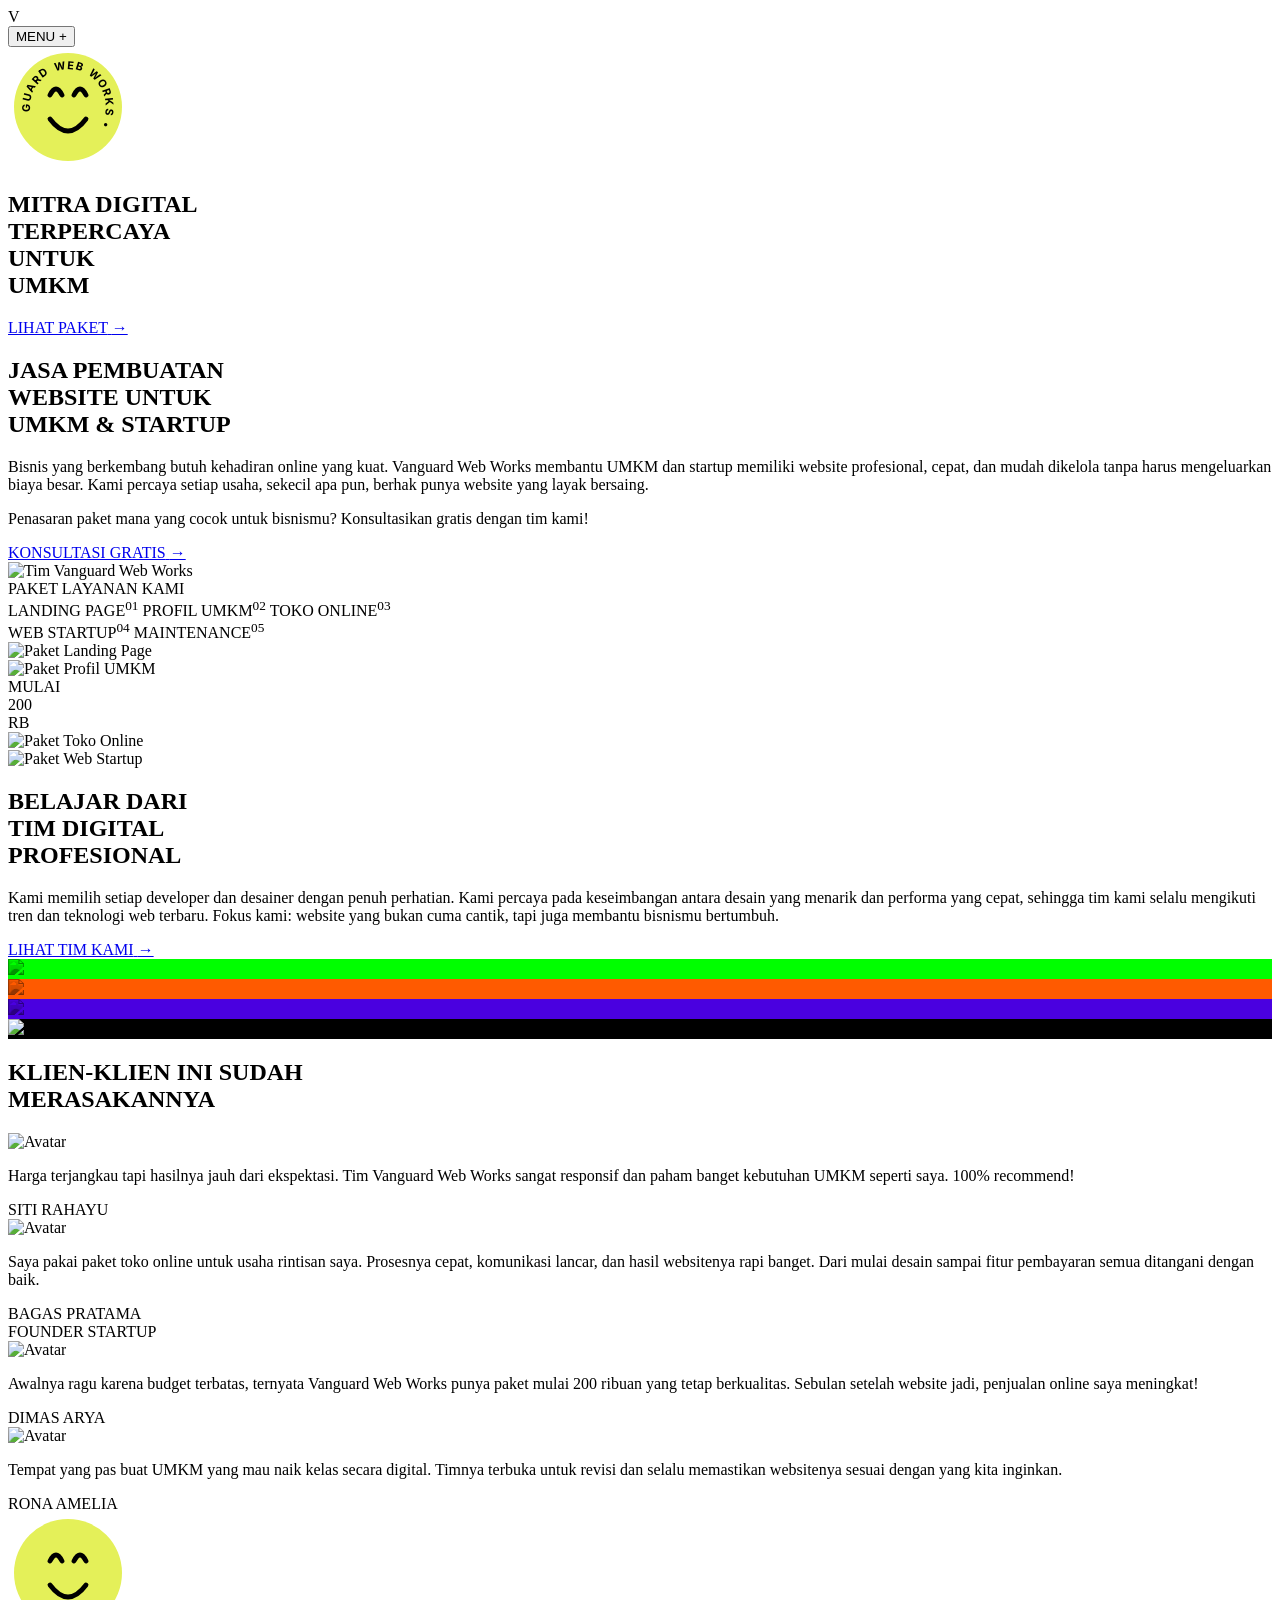
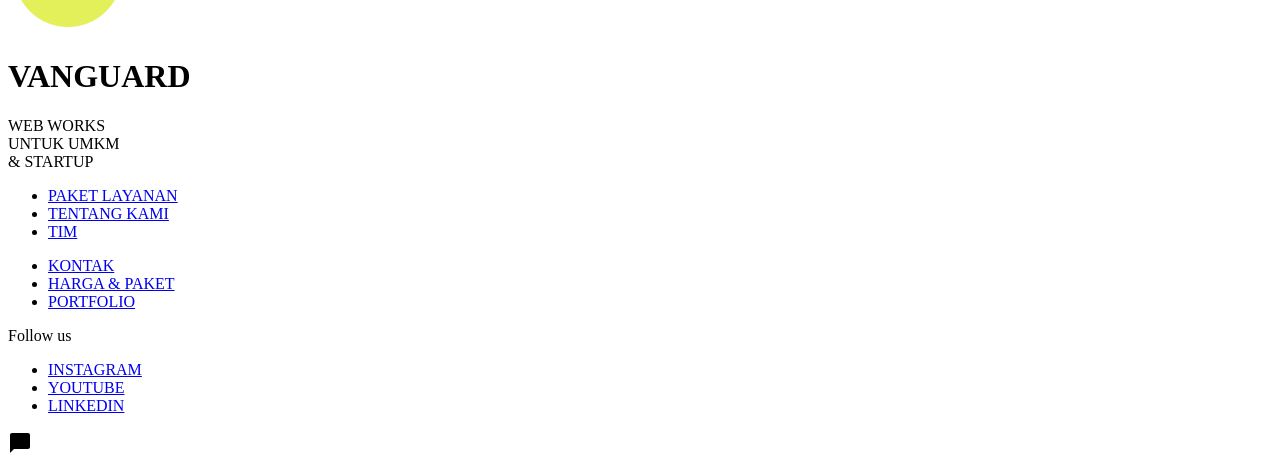
==== index.html @ 22738de6 "index.html" ====
<!DOCTYPE html>
<html lang="id">
<head>
  <meta charset="UTF-8">
  <meta name="viewport" content="width=device-width, initial-scale=1.0">
  <title>Vanguard Web Works</title>
  <link rel="preconnect" href="https://fonts.googleapis.com">
  <link rel="preconnect" href="https://fonts.gstatic.com" crossorigin>
  <link href="https://fonts.googleapis.com/css2?family=Anton&family=Inter:wght@400;500;600;700&display=swap" rel="stylesheet">
  <link rel="stylesheet" href="style.css">
</head>
<body>

  <!-- NAVIGATION -->
  <nav class="nav">
    <div class="logo">
      <span class="r-mark">V</span>
    </div>
    <button class="menu-btn">MENU +</button>
  </nav>

  <!-- HERO SECTION -->
  <section class="hero dark-bg">
    <div class="container relative">
      <!-- Spinning Badge -->
      <div class="badge-spin">
        <svg viewBox="0 0 100 100" width="120" height="120">
          <circle cx="50" cy="50" r="45" fill="#E4F059" />
          <path d="M 35 40 Q 40 30 45 40 M 65 40 Q 60 30 55 40 M 35 60 Q 50 80 65 60" stroke="#000" stroke-width="4" fill="none" stroke-linecap="round"/>
          <text x="50" y="50" font-size="9" text-anchor="middle" dominant-baseline="central" fill="#000" style="font-family: 'Inter'; font-weight: bold; letter-spacing: 2px;">
            <textPath href="#circlePath">VANGUARD WEB WORKS • </textPath>
          </text>
          <defs>
            <path id="circlePath" d="M 50, 50 m -35, 0 a 35,35 0 1,1 70,0 a 35,35 0 1,1 -70,0" />
          </defs>
        </svg>
      </div>

      <h1 class="hero-title">
    MITRA DIGITAL<br>
    TERPERCAYA<br>
    UNTUK<br>
    <span class="outline-text">UMKM</span>
</h1>
      
      <a href="#" class="btn btn-pill btn-orange mt-4">
        <span class="btn-text">LIHAT PAKET</span>
        <span class="btn-icon">→</span>
      </a>
    </div>
  </section>

  <!-- ABOUT SECTION -->
  <section class="about light-bg">
    <div class="container grid-2">
      <div class="about-content">
        <h2 class="section-title">
          JASA PEMBUATAN <span class="badge-inline"></span><br>
          WEBSITE UNTUK<br>
          <span class="outline-text-dark">UMKM & STARTUP</span>
        </h2>
        <p class="body-text">
          Bisnis yang berkembang butuh kehadiran online yang kuat. Vanguard Web Works membantu UMKM dan startup memiliki website profesional, cepat, dan mudah dikelola tanpa harus mengeluarkan biaya besar. Kami percaya setiap usaha, sekecil apa pun, berhak punya website yang layak bersaing.
        </p>
        <p class="body-text">
          Penasaran paket mana yang cocok untuk bisnismu? Konsultasikan gratis dengan tim kami!
        </p>
        <a href="#" class="btn btn-pill btn-dark mt-2">
          <span class="btn-text">KONSULTASI GRATIS</span>
          <span class="btn-icon btn-icon-orange">→</span>
        </a>
      </div>
      <div class="about-image">
        <div class="octagon-mask">
          <!-- Placeholder image matching the team group photo -->
          <img src="https://images.unsplash.com/photo-1522071820081-009f0129c71c?ixlib=rb-4.0.3&auto=format&fit=crop&w=1000&q=80" alt="Tim Vanguard Web Works">
        </div>
      </div>
    </div>
  </section>

  <!-- TRAININGS SECTION -->
  <section class="trainings light-bg">
    <div class="container">
      <div class="eyebrow-center">PAKET LAYANAN KAMI</div>
      <div class="typographic-cluster">
        <span class="word black">LANDING PAGE<sup>01</sup></span>
        <span class="word grey">PROFIL UMKM<sup>02</sup></span>
        <span class="word grey">TOKO ONLINE<sup>03</sup></span><br>
        <span class="word grey">WEB STARTUP<sup>04</sup></span>
        <span class="word grey">MAINTENANCE<sup>05</sup></span>
      </div>
      
      <div class="image-grid mt-4">
        <div class="img-card"><img src="https://images.unsplash.com/photo-1542744173-8e7e53415bb0?ixlib=rb-4.0.3&auto=format&fit=crop&w=600&q=80" alt="Paket Landing Page"></div>
        <div class="img-card"><img src="https://images.unsplash.com/photo-1600132806370-bf17e65e942f?ixlib=rb-4.0.3&auto=format&fit=crop&w=600&q=80" alt="Paket Profil UMKM"></div>
        <div class="img-card date-card">
          <div class="date-badge">MULAI<br><span>200</span><br>RB</div>
          <img src="https://images.unsplash.com/photo-1552664730-d307ca884978?ixlib=rb-4.0.3&auto=format&fit=crop&w=600&q=80" alt="Paket Toko Online">
        </div>
        <div class="img-card"><img src="https://images.unsplash.com/photo-1507003211169-0a1dd7228f2d?ixlib=rb-4.0.3&auto=format&fit=crop&w=600&q=80" alt="Paket Web Startup"></div>
      </div>
    </div>
  </section>

  <!-- TEAM SECTION -->
  <section class="team light-bg pt-0">
    <div class="container grid-2 align-start mb-4">
      <h2 class="section-title massive">BELAJAR DARI<br>TIM DIGITAL<br>PROFESIONAL</h2>
      <div class="team-text">
        <p class="body-text">
          Kami memilih setiap developer dan desainer dengan penuh perhatian. Kami percaya pada keseimbangan antara desain yang menarik dan performa yang cepat, sehingga tim kami selalu mengikuti tren dan teknologi web terbaru. Fokus kami: website yang bukan cuma cantik, tapi juga membantu bisnismu bertumbuh.
        </p>
        <a href="#" class="btn btn-pill btn-dark">
          <span class="btn-text">LIHAT TIM KAMI</span>
          <span class="btn-icon btn-icon-orange">→</span>
        </a>
      </div>
    </div>
    
    <div class="team-grid">
      <div class="team-member" style="background-color: #00FF00;"><img src="https://images.unsplash.com/photo-1500648767791-00dcc994a43e?ixlib=rb-4.0.3&auto=format&fit=crop&w=500&q=80" style="mix-blend-mode: multiply; filter: grayscale(100%);"></div>
      <div class="team-member" style="background-color: #FF5A00;"><img src="https://images.unsplash.com/photo-1519085360753-af0119f7cbe7?ixlib=rb-4.0.3&auto=format&fit=crop&w=500&q=80" style="mix-blend-mode: multiply; filter: grayscale(100%);"></div>
      <div class="team-member" style="background-color: #4A00E0;"><img src="https://images.unsplash.com/photo-1506794778202-cad84cf45f1d?ixlib=rb-4.0.3&auto=format&fit=crop&w=500&q=80" style="mix-blend-mode: multiply; filter: grayscale(100%);"></div>
      <div class="team-member" style="background-color: #000000;"><img src="https://images.unsplash.com/photo-1534528741775-53994a69daeb?ixlib=rb-4.0.3&auto=format&fit=crop&w=500&q=80"></div>
    </div>
  </section>

  <!-- TESTIMONIALS SECTION -->
  <section class="testimonials mesh-bg">
    <div class="container text-center">
      <h2 class="section-title massive mb-5">KLIEN-KLIEN INI SUDAH<br>MERASAKANNYA</h2>
      
      <div class="testimonial-grid">
        <!-- Card 1 -->
        <div class="testi-card">
          <div class="testi-avatar"><img src="https://images.unsplash.com/photo-1494790108377-be9c29b29330?ixlib=rb-4.0.3&w=100&q=80" alt="Avatar"></div>
          <p class="testi-text">Harga terjangkau tapi hasilnya jauh dari ekspektasi. Tim Vanguard Web Works sangat responsif dan paham banget kebutuhan UMKM seperti saya. 100% recommend!</p>
          <div class="testi-author">SITI RAHAYU</div>
        </div>
        <!-- Card 2 -->
        <div class="testi-card">
          <div class="testi-avatar"><img src="https://images.unsplash.com/photo-1438761681033-6461ffad8d80?ixlib=rb-4.0.3&w=100&q=80" alt="Avatar"></div>
          <p class="testi-text">Saya pakai paket toko online untuk usaha rintisan saya. Prosesnya cepat, komunikasi lancar, dan hasil websitenya rapi banget. Dari mulai desain sampai fitur pembayaran semua ditangani dengan baik.</p>
          <div class="testi-author">BAGAS PRATAMA<br><span class="role">FOUNDER STARTUP</span></div>
        </div>
        <!-- Card 3 -->
        <div class="testi-card">
          <div class="testi-avatar"><img src="https://images.unsplash.com/photo-1507003211169-0a1dd7228f2d?ixlib=rb-4.0.3&w=100&q=80" alt="Avatar"></div>
          <p class="testi-text">Awalnya ragu karena budget terbatas, ternyata Vanguard Web Works punya paket mulai 200 ribuan yang tetap berkualitas. Sebulan setelah website jadi, penjualan online saya meningkat!</p>
          <div class="testi-author">DIMAS ARYA</div>
        </div>
        <!-- Card 4 -->
        <div class="testi-card">
          <div class="testi-avatar"><img src="https://images.unsplash.com/photo-1524504388940-b1c1722653e1?ixlib=rb-4.0.3&w=100&q=80" alt="Avatar"></div>
          <p class="testi-text">Tempat yang pas buat UMKM yang mau naik kelas secara digital. Timnya terbuka untuk revisi dan selalu memastikan websitenya sesuai dengan yang kita inginkan.</p>
          <div class="testi-author">RONA AMELIA</div>
        </div>
      </div>
    </div>
  </section>

  <!-- FOOTER -->
  <footer class="footer mesh-bg">
    <div class="container relative">
      <div class="badge-spin badge-footer">
        <!-- Reusing SVG Badge -->
        <svg viewBox="0 0 100 100" width="120" height="120"><circle cx="50" cy="50" r="45" fill="#E4F059" /><path d="M 35 40 Q 40 30 45 40 M 65 40 Q 60 30 55 40 M 35 60 Q 50 80 65 60" stroke="#000" stroke-width="4" fill="none" stroke-linecap="round"/></svg>
      </div>
      <h1 class="footer-title">VANGUARD</h1>
      
      <div class="footer-grid mt-4">
        <div>
          <div class="footer-brand">WEB WORKS<br>UNTUK UMKM<br>& STARTUP</div>
        </div>
        <div>
          <ul class="footer-links">
            <li><a href="#">PAKET LAYANAN</a></li>
            <li><a href="#">TENTANG KAMI</a></li>
            <li><a href="#">TIM</a></li>
          </ul>
        </div>
        <div>
          <ul class="footer-links">
            <li><a href="#">KONTAK</a></li>
            <li><a href="#">HARGA & PAKET</a></li>
            <li><a href="#">PORTFOLIO</a></li>
          </ul>
        </div>
        <div>
          <div class="footer-social-label">Follow us</div>
          <ul class="footer-links">
            <li><a href="#">INSTAGRAM</a></li>
            <li><a href="#">YOUTUBE</a></li>
            <li><a href="#">LINKEDIN</a></li>
          </ul>
        </div>
      </div>
    </div>
  </footer>

  <!-- Floating Chat Button -->
  <div class="chat-btn">
    <svg viewBox="0 0 24 24" width="24" height="24" fill="currentColor"><path d="M20 2H4C2.9 2 2 2.9 2 4V22L6 18H20C21.1 18 22 17.1 22 16V4C22 2.9 21.1 2 20 2Z"/></svg>
  </div>

  <script src="script.js"></script>
</body>
</html>
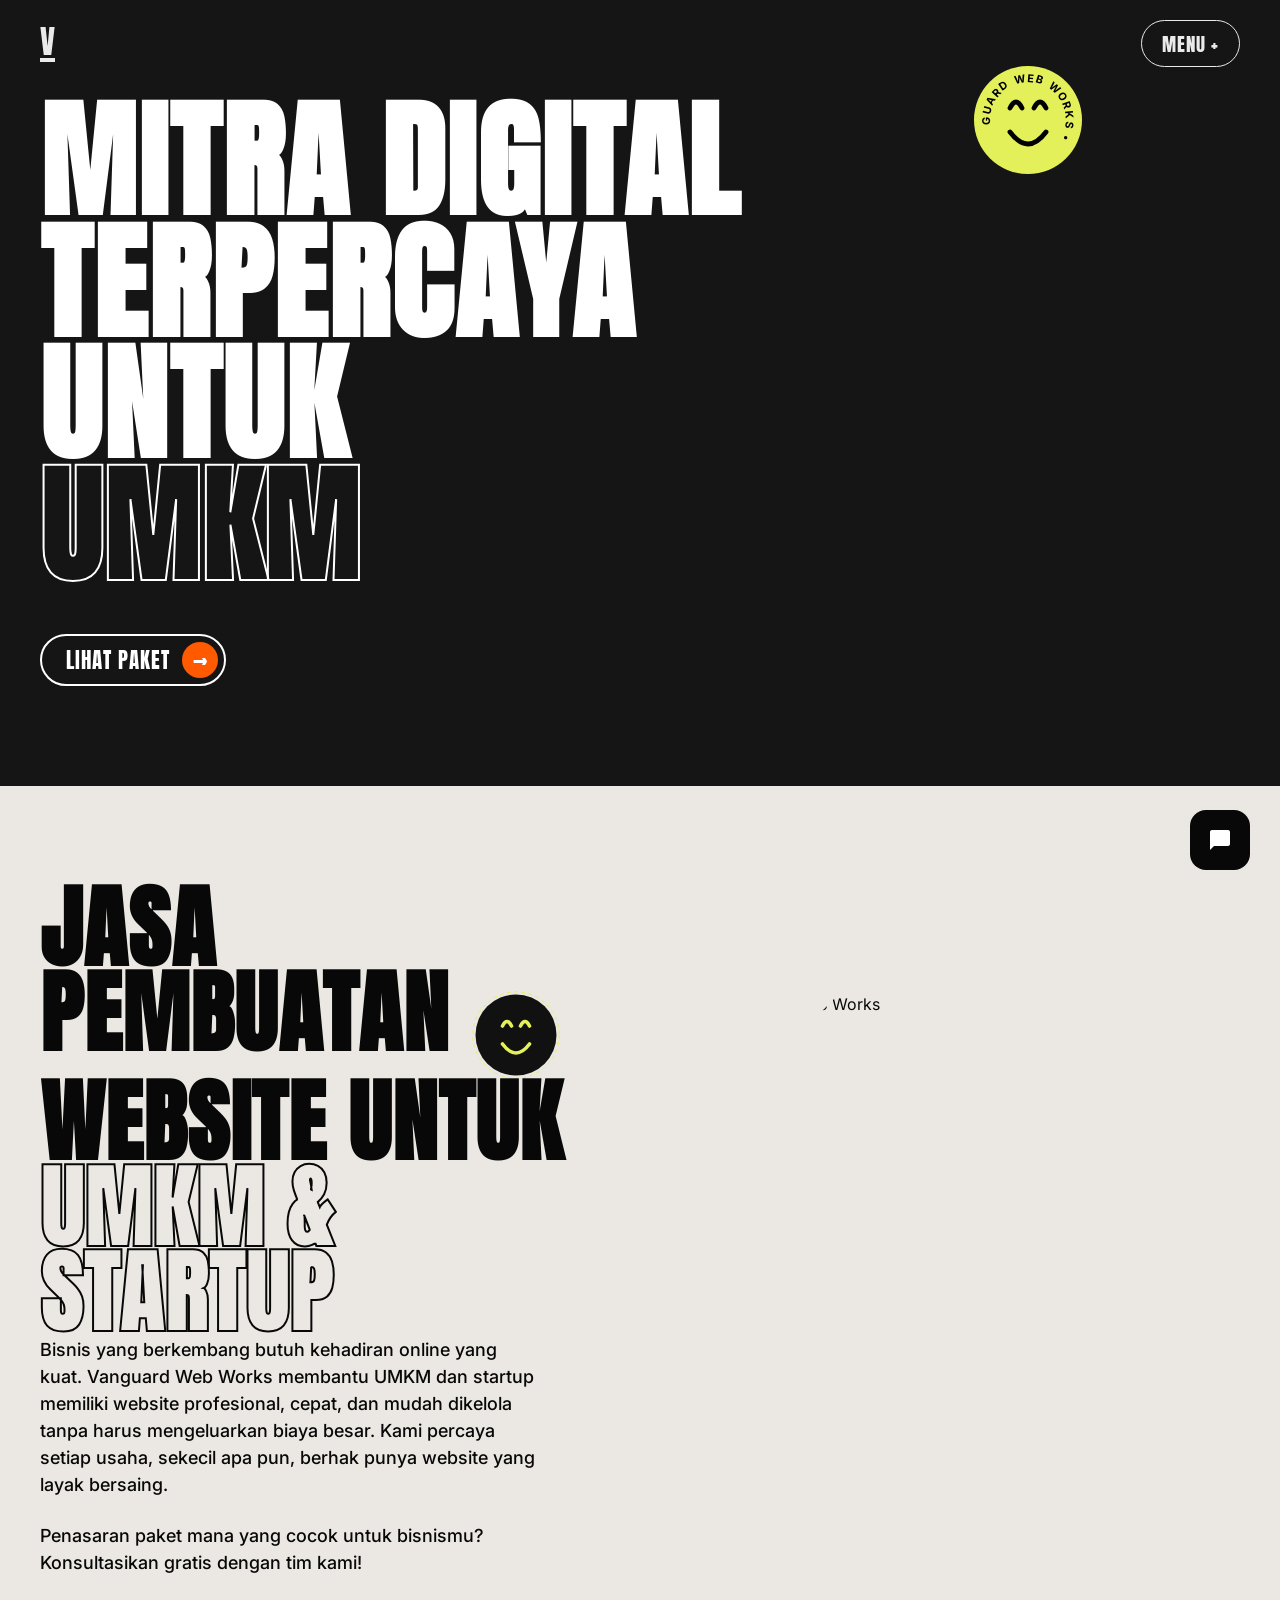
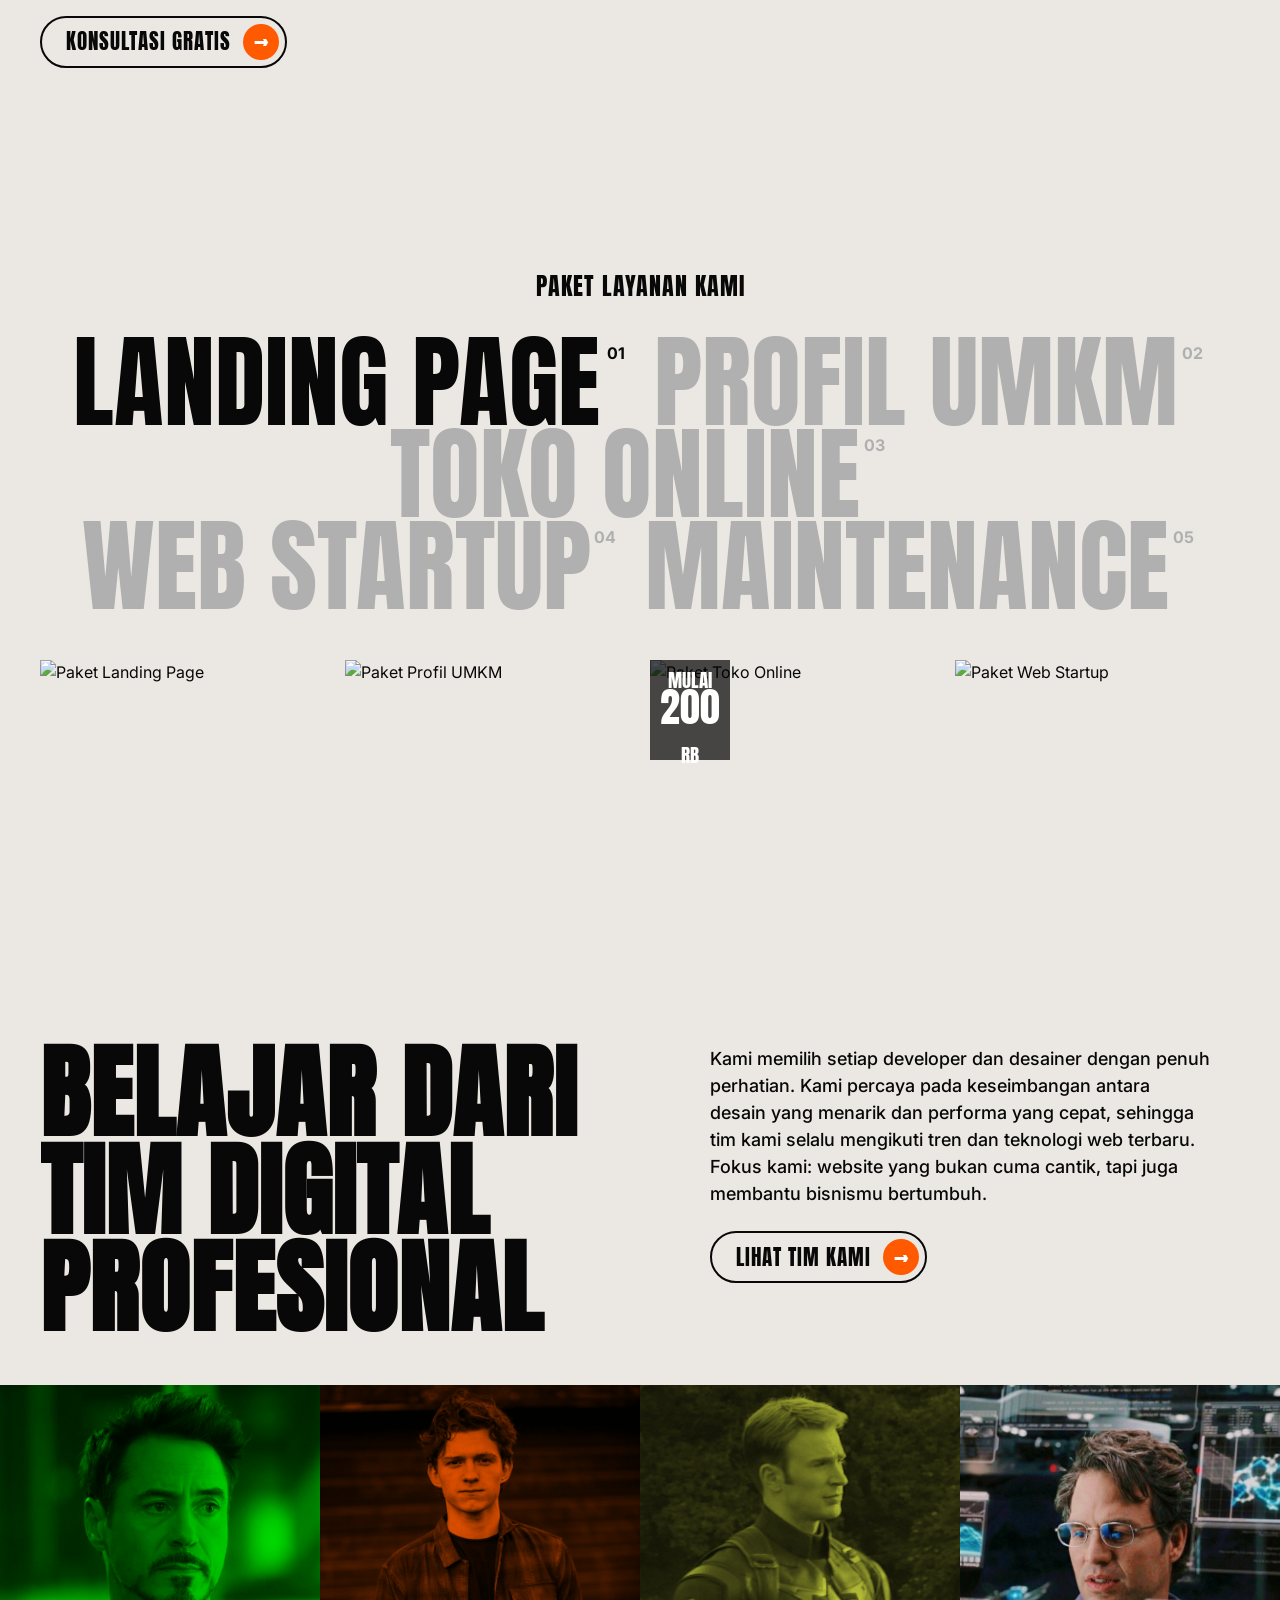
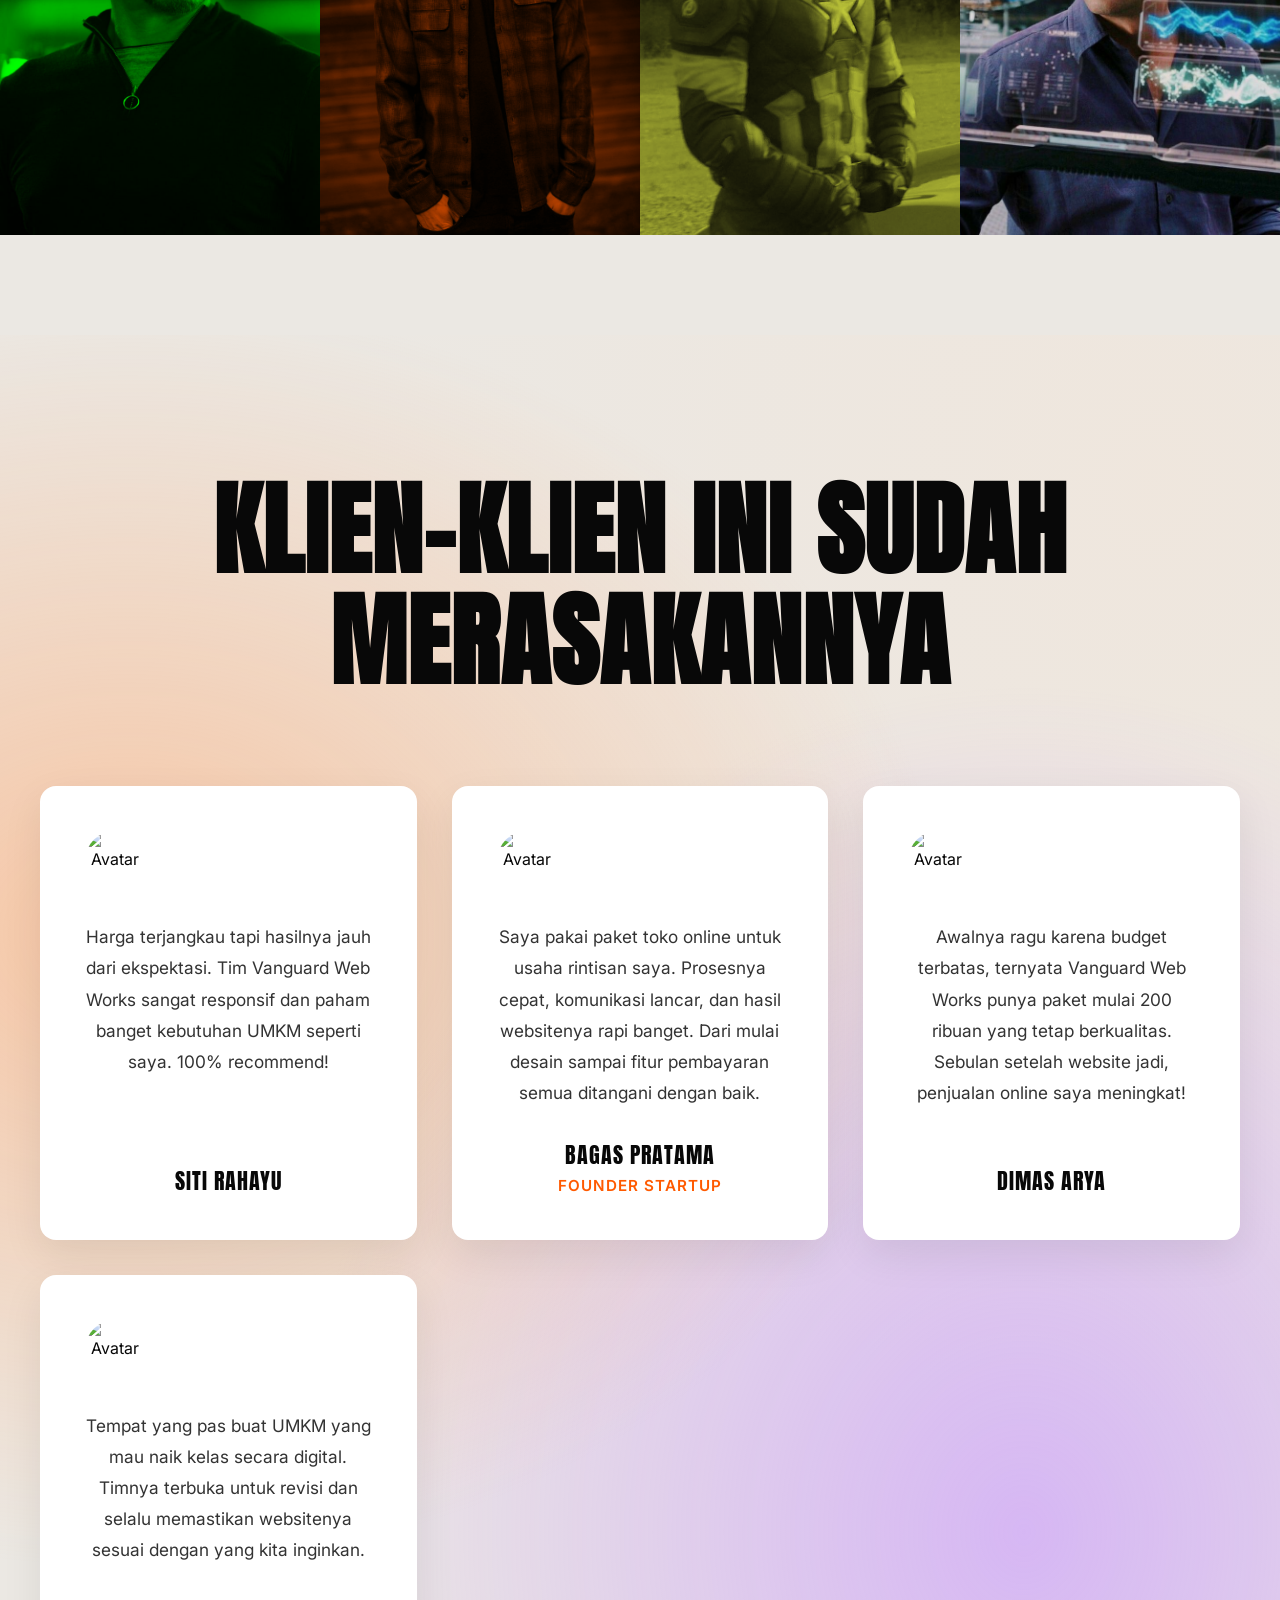
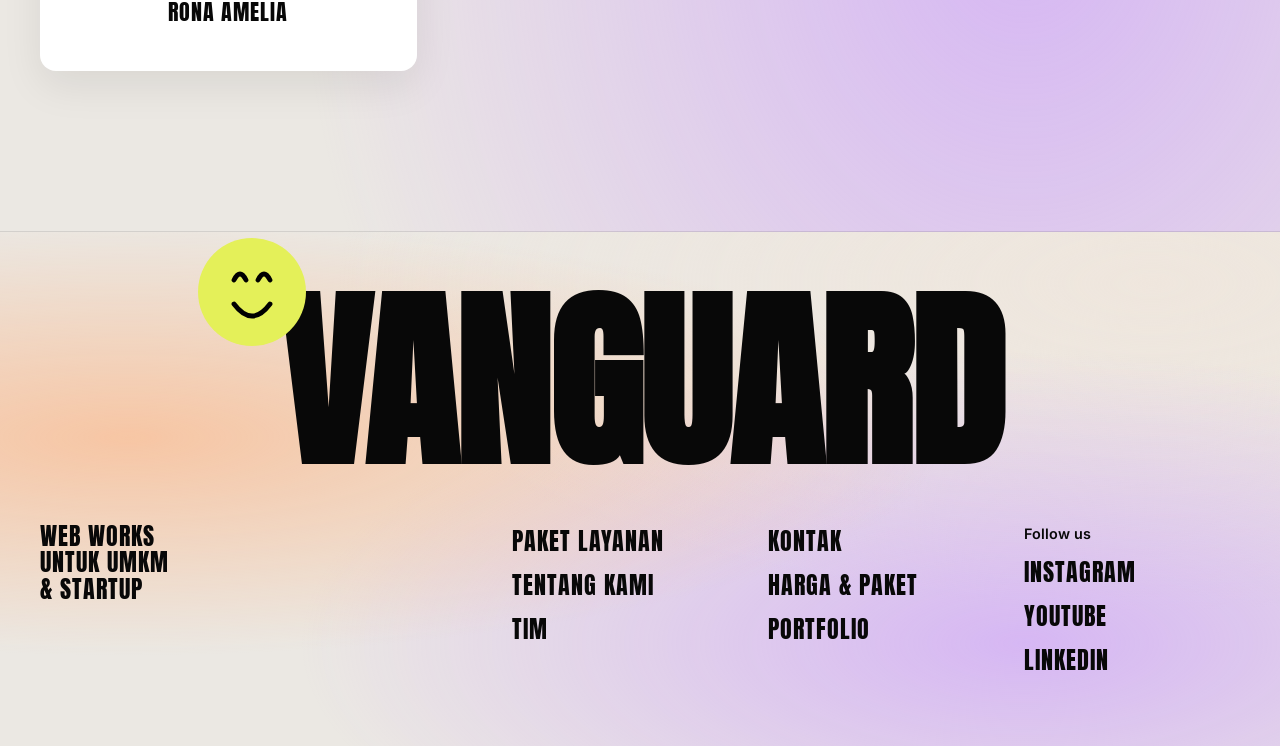
==== commit aa915956: "index.html" ====
--- a/index.html
+++ b/index.html
@@ -18,6 +18,7 @@
     </div>
     <button class="menu-btn">MENU +</button>
   </nav>
+  
 
   <!-- HERO SECTION -->
   <section class="hero dark-bg">
@@ -119,10 +120,10 @@
     </div>
     
     <div class="team-grid">
-      <div class="team-member" style="background-color: #00FF00;"><img src="https://images.unsplash.com/photo-1500648767791-00dcc994a43e?ixlib=rb-4.0.3&auto=format&fit=crop&w=500&q=80" style="mix-blend-mode: multiply; filter: grayscale(100%);"></div>
-      <div class="team-member" style="background-color: #FF5A00;"><img src="https://images.unsplash.com/photo-1519085360753-af0119f7cbe7?ixlib=rb-4.0.3&auto=format&fit=crop&w=500&q=80" style="mix-blend-mode: multiply; filter: grayscale(100%);"></div>
-      <div class="team-member" style="background-color: #4A00E0;"><img src="https://images.unsplash.com/photo-1506794778202-cad84cf45f1d?ixlib=rb-4.0.3&auto=format&fit=crop&w=500&q=80" style="mix-blend-mode: multiply; filter: grayscale(100%);"></div>
-      <div class="team-member" style="background-color: #000000;"><img src="https://images.unsplash.com/photo-1534528741775-53994a69daeb?ixlib=rb-4.0.3&auto=format&fit=crop&w=500&q=80"></div>
+      <div class="team-member" style="background-color: #00FF00;"><img src="tony.jpg" style="mix-blend-mode: multiply; filter: grayscale(100%);"></div>
+      <div class="team-member" style="background-color: #FF5A00;"><img src="peter.jpg" style="mix-blend-mode: multiply; filter: grayscale(100%);"></div>
+      <div class="team-member" style="background-color: #dfec24d5;"><img src="steve.jpg" style="mix-blend-mode: multiply; filter: grayscale(100%);"></div>
+      <div class="team-member" style="background-color: #000000;"><img src="bruce.jpg"></div>
     </div>
   </section>
 
@@ -175,24 +176,24 @@
         </div>
         <div>
           <ul class="footer-links">
-            <li><a href="#">PAKET LAYANAN</a></li>
-            <li><a href="#">TENTANG KAMI</a></li>
-            <li><a href="#">TIM</a></li>
+            <li><a href="paket layanan.html">PAKET LAYANAN</a></li>
+            <li><a href="tentang kami.html">TENTANG KAMI</a></li>
+            <li><a href="tim.html">TIM</a></li>
           </ul>
         </div>
         <div>
           <ul class="footer-links">
-            <li><a href="#">KONTAK</a></li>
+            <li><a href="kontak.html">KONTAK</a></li>
             <li><a href="#">HARGA & PAKET</a></li>
-            <li><a href="#">PORTFOLIO</a></li>
+            <li><a href="https://janestreett.github.io/portofolio/">PORTFOLIO</a></li>
           </ul>
         </div>
         <div>
           <div class="footer-social-label">Follow us</div>
           <ul class="footer-links">
-            <li><a href="#">INSTAGRAM</a></li>
+            <li><a href="https://www.instagram.com/akmall2_1/">INSTAGRAM</a></li>
             <li><a href="#">YOUTUBE</a></li>
-            <li><a href="#">LINKEDIN</a></li>
+            <li><a href="https://www.linkedin.com/in/akmal-fahreza/">LINKEDIN</a></li>
           </ul>
         </div>
       </div>
--- a/style.css
+++ b/style.css
@@ -0,0 +1,498 @@
+/* ==========================================================================
+   CSS VARIABLES & RESET
+   ========================================================================== */
+:root {
+  --bg-light: #EBE8E3;
+  --bg-dark: #222222;
+  --black: #080808;
+  --white: #FFFFFF;
+  --orange: #FF5A00;
+  --grey-text: #B0B0B0;
+  
+  --font-display: 'Anton', impact, sans-serif;
+  --font-body: 'Inter', system-ui, sans-serif;
+}
+
+* {
+  box-sizing: border-box;
+  margin: 0;
+  padding: 0;
+}
+
+body {
+  font-family: var(--font-body);
+  background-color: var(--bg-light);
+  color: var(--black);
+  line-height: 1.5;
+  overflow-x: hidden;
+  -webkit-font-smoothing: antialiased;
+}
+
+a {
+  text-decoration: none;
+  color: inherit;
+}
+
+/* ==========================================================================
+   UTILITIES & LAYOUT
+   ========================================================================== */
+.container {
+  max-width: 1400px;
+  margin: 0 auto;
+  padding: 0 40px;
+}
+
+.relative { position: relative; }
+.text-center { text-align: center; }
+.mt-2 { margin-top: 1rem; }
+.mt-4 { margin-top: 3rem; }
+.mb-4 { margin-bottom: 3rem; }
+.mb-5 { margin-bottom: 5rem; }
+.pt-0 { padding-top: 0 !important; }
+
+.dark-bg { background-color: var(--bg-dark); color: var(--white); }
+.light-bg { background-color: var(--bg-light); color: var(--black); }
+
+.hero.dark-bg {
+  background-image:
+    linear-gradient(rgba(10, 10, 10, 0.55), rgba(10, 10, 10, 0.55)),
+    url('https://preview.redd.it/kyoto-night-walk-in-march-5160x2160-v0-7tdn4ga0k0ue1.png?width=1080&crop=smart&auto=webp&s=59a6f57659c7404c477679a484a92c6cc6047191');
+  background-size: cover;
+  background-position: center;
+  background-repeat: no-repeat;
+}
+
+section { padding: 100px 0; }
+
+.grid-2 {
+  display: grid;
+  grid-template-columns: 1fr 1fr;
+  gap: 60px;
+  align-items: center;
+}
+.align-start { align-items: start; }
+
+/* ==========================================================================
+   TYPOGRAPHY
+   ========================================================================== */
+.hero-title, .section-title, .footer-title {
+  font-family: var(--font-display);
+  text-transform: uppercase;
+  line-height: 0.95;
+  margin: 0;
+}
+
+.hero-title {
+  font-size: clamp(4rem, 10vw, 9rem);
+  letter-spacing: 2px;
+}
+
+.section-title {
+  font-size: clamp(3rem, 7vw, 6.5rem);
+  letter-spacing: 1px;
+}
+.section-title.massive { font-size: clamp(3.5rem, 8vw, 7.5rem); }
+
+.outline-text {
+  color: transparent;
+  -webkit-text-stroke: 2px var(--white);
+}
+
+.outline-text-dark {
+  color: transparent;
+  -webkit-text-stroke: 2px var(--black);
+}
+
+.body-text {
+  font-size: 1.125rem;
+  font-weight: 500;
+  margin-bottom: 1.5rem;
+  max-width: 500px;
+}
+
+/* ==========================================================================
+   NAVIGATION
+   ========================================================================== */
+.nav {
+  position: fixed;
+  top: 0; left: 0; right: 0;
+  padding: 20px 40px;
+  display: flex;
+  justify-content: space-between;
+  align-items: center;
+  z-index: 100;
+  mix-blend-mode: difference;
+  color: white;
+}
+
+.r-mark {
+  font-family: var(--font-display);
+  font-size: 2rem;
+  border-bottom: 4px solid white;
+  line-height: 1;
+  display: inline-block;
+}
+
+.menu-btn {
+  background: transparent;
+  border: 1px solid white;
+  color: white;
+  border-radius: 50px;
+  padding: 8px 20px;
+  font-family: var(--font-display);
+  font-size: 1.2rem;
+  cursor: pointer;
+  letter-spacing: 1px;
+  transition: 0.3s ease;
+}
+.menu-btn:hover { background: white; color: black; }
+
+/* ==========================================================================
+   BUTTONS
+   ========================================================================== */
+.btn-pill {
+  display: inline-flex;
+  align-items: center;
+  gap: 12px;
+  border: 2px solid;
+  border-radius: 50px;
+  padding: 6px 6px 6px 24px;
+  font-family: var(--font-display);
+  font-size: 1.3rem;
+  letter-spacing: 1px;
+  transition: transform 0.3s ease;
+}
+.btn-pill:hover { transform: scale(1.05); }
+
+.btn-orange { border-color: var(--white); color: var(--white); }
+.btn-orange .btn-icon { background-color: var(--orange); border-radius: 50%; width: 36px; height: 36px; display: flex; align-items: center; justify-content: center; color: white;}
+
+.btn-dark { border-color: var(--black); color: var(--black); }
+.btn-dark .btn-icon-orange { background-color: var(--orange); border-radius: 50%; width: 36px; height: 36px; display: flex; align-items: center; justify-content: center; color: white;}
+
+/* ==========================================================================
+   SPECIFIC ELEMENTS (Masks, Badges, Inline Pill)
+   ========================================================================== */
+.inline-img-pill {
+  display: inline-block;
+  width: 250px;
+  height: clamp(60px, 8vw, 110px);
+  background-image: url('https://images.unsplash.com/photo-1522071820081-009f0129c71c?ixlib=rb-4.0.3&auto=format&fit=crop&w=600&q=80');
+  background-size: cover;
+  background-position: center;
+  border-radius: 100px;
+  vertical-align: middle;
+  margin: 0 15px;
+}
+
+.badge-inline {
+  display: inline-block;
+  width: clamp(60px, 8vw, 90px);
+  height: clamp(60px, 8vw, 90px);
+  background-image: url('data:image/svg+xml;utf8,<svg xmlns="http://www.w3.org/2000/svg" viewBox="0 0 100 100"><circle cx="50" cy="50" r="45" fill="%23111" /><path d="M 35 40 Q 40 30 45 40 M 65 40 Q 60 30 55 40 M 35 60 Q 50 80 65 60" stroke="%23E4F059" stroke-width="4" fill="none" stroke-linecap="round"/><circle cx="50" cy="50" r="48" fill="none" stroke="%23E4F059" stroke-width="1" stroke-dasharray="4"/></svg>');
+  background-size: cover;
+  vertical-align: text-bottom;
+}
+
+.badge-spin {
+  position: absolute;
+  top: -40px;
+  right: 15%;
+  animation: spin 10s linear infinite;
+  z-index: 10;
+}
+.badge-footer { top: -60px; left: 15%; right: auto; }
+
+@keyframes spin { 100% { transform: rotate(360deg); } }
+
+.octagon-mask {
+  width: 100%;
+  aspect-ratio: 1;
+  clip-path: polygon(30% 0%, 70% 0%, 100% 30%, 100% 70%, 70% 100%, 30% 100%, 0% 70%, 0% 30%);
+}
+.octagon-mask img { width: 100%; height: 100%; object-fit: cover; }
+
+/* ==========================================================================
+   TRAININGS TYPOGRAPHY CLUSTER
+   ========================================================================== */
+.eyebrow-center {
+  text-align: center;
+  font-family: var(--font-display);
+  font-size: 1.5rem;
+  letter-spacing: 1px;
+  margin-bottom: 2rem;
+}
+
+.typographic-cluster {
+  text-align: center;
+  font-family: var(--font-display);
+  font-size: clamp(3rem, 8vw, 7.5rem);
+  line-height: 0.9;
+}
+.typographic-cluster .word { position: relative; margin-right: 30px; display: inline-block; }
+.typographic-cluster .word sup {
+  font-family: var(--font-body); font-weight: bold; font-size: 1rem;
+  position: absolute; top: 10px; right: -25px;
+}
+.typographic-cluster .black { color: var(--black); }
+.typographic-cluster .grey { color: var(--grey-text); }
+
+.image-grid { display: grid; grid-template-columns: repeat(4, 1fr); gap: 20px; }
+.img-card { aspect-ratio: 1; overflow: hidden; position: relative; }
+.img-card img { width: 100%; height: 100%; object-fit: cover; }
+.date-card::before {
+  content: ""; position: absolute; top: 0; left: 0; width: 80px; height: 100px;
+  background: rgba(0,0,0,0.7); z-index: 1;
+}
+.date-badge {
+  position: absolute; top: 10px; left: 10px; z-index: 2;
+  color: white; font-family: var(--font-display); text-align: center; line-height: 1;
+  font-size: 1.2rem;
+}
+.date-badge span { font-size: 2.5rem; display: block; margin: -2px 0; }
+
+/* ==========================================================================
+   TEAM SECTION
+   ========================================================================== */
+.team-text { padding-left: 40px; }
+.team-grid { display: grid; grid-template-columns: repeat(4, 1fr); height: 450px; }
+.team-member { overflow: hidden; position: relative; }
+.team-member img { width: 100%; height: 100%; object-fit: cover; }
+
+/* ==========================================================================
+   TESTIMONIALS (FLEX MASONRY FIX - ANTI BOLONG)
+   ========================================================================== */
+.mesh-bg {
+  background: var(--bg-light);
+  background-image: 
+    radial-gradient(at 10% 40%, rgba(255, 175, 122, 0.6) 0px, transparent 50%),
+    radial-gradient(at 80% 80%, rgba(200, 150, 255, 0.6) 0px, transparent 50%),
+    radial-gradient(at 90% 10%, rgba(240, 230, 220, 0.8) 0px, transparent 50%);
+}
+
+.masonry-layout {
+  display: flex;
+  align-items: flex-start;
+  gap: 24px;
+  width: 100%;
+}
+
+.masonry-column {
+  display: flex;
+  flex-direction: column;
+  gap: 24px;
+  flex: 1;
+}
+
+/* Efek Offset/Turun khusus kolom tengah agar senada dengan UI referensi */
+.masonry-column.staggered {
+  margin-top: 60px; 
+}
+
+/* ==========================================
+   TESTIMONIAL SECTION (RAPI & MODERN)
+========================================== */
+
+.testimonials{
+    padding:140px 0 160px;
+}
+
+.testimonials .container{
+    max-width:1400px;
+    margin:0 auto;
+}
+
+/* Judul */
+
+.testimonials .section-title{
+    font-size:clamp(4rem,8vw,7rem);
+    line-height:1.08;
+    letter-spacing:1px;
+    text-align:center;
+
+    margin-bottom:90px;
+}
+
+/* Grid */
+
+.testimonial-grid{
+    display:grid;
+    grid-template-columns:repeat(3,1fr);
+
+    gap:35px;
+
+    margin-top:0;
+}
+
+/* Card */
+
+.testi-card{
+    background:#fff;
+    border-radius:16px;
+
+    padding:45px;
+
+    display:flex;
+    flex-direction:column;
+
+    min-height:360px;
+
+    box-shadow:0 15px 40px rgba(0,0,0,.08);
+
+    transition:.35s ease;
+}
+
+.testi-card:hover{
+    transform:translateY(-8px);
+    box-shadow:0 25px 60px rgba(0,0,0,.12);
+}
+
+/* Avatar */
+
+.testi-avatar{
+    width:60px;
+    height:60px;
+    border-radius:50%;
+    overflow:hidden;
+    margin-bottom:30px;
+}
+
+.testi-avatar img{
+    width:100%;
+    height:100%;
+    object-fit:cover;
+}
+
+/* Isi */
+
+.testi-text{
+    font-size:1.08rem;
+    line-height:1.8;
+    color:#333;
+
+    margin-bottom:35px;
+
+    flex:1;
+}
+
+/* Nama */
+
+.testi-author{
+    font-family:var(--font-display);
+    font-size:1.35rem;
+    letter-spacing:1px;
+    line-height:1.2;
+}
+
+.role{
+    display:block;
+    margin-top:8px;
+
+    font-size:.95rem;
+    font-family:var(--font-body);
+    font-weight:600;
+    color:var(--orange);
+}
+
+/* Tablet */
+
+@media(max-width:992px){
+
+.testimonial-grid{
+    grid-template-columns:repeat(2,1fr);
+}
+
+.testimonials .section-title{
+    margin-bottom:70px;
+}
+
+}
+
+/* Mobile */
+
+@media(max-width:768px){
+
+.testimonial-grid{
+    grid-template-columns:1fr;
+    gap:25px;
+}
+
+.testimonials{
+    padding:90px 0;
+}
+
+.testimonials .section-title{
+    margin-bottom:55px;
+}
+
+.testi-card{
+    min-height:auto;
+}
+
+}
+/* ==========================================================================
+   FOOTER
+   ========================================================================== */
+.footer { padding-bottom: 60px; border-top: 1px solid rgba(0,0,0,0.1); }
+.footer-title {
+  font-size: clamp(4rem, 15vw, 14rem);
+  text-align: center;
+  margin-top: 60px;
+  letter-spacing: -2px;
+}
+.footer-grid { display: grid; grid-template-columns: 2fr 1fr 1fr 1fr; gap: 40px; }
+.footer-brand { font-family: var(--font-display); font-size: 1.5rem; line-height: 1.1; letter-spacing: 1px; }
+.footer-links { list-style: none; font-family: var(--font-display); font-size: 1.5rem; letter-spacing: 1px;}
+.footer-links li { margin-bottom: 8px; }
+.footer-links a:hover { color: var(--orange); }
+.footer-social-label { font-size: 0.9rem; font-weight: 600; margin-bottom: 10px; }
+
+/* ==========================================================================
+   FLOATING CHAT
+   ========================================================================== */
+.chat-btn {
+  position: fixed;
+  bottom: 30px; right: 30px;
+  background: var(--black); color: var(--white);
+  width: 60px; height: 60px; border-radius: 16px;
+  display: flex; align-items: center; justify-content: center;
+  cursor: pointer; z-index: 99; transition: 0.3s;
+}
+.chat-btn:hover { background: var(--orange); }
+
+/* ==========================================================================
+   RESPONSIVE
+   ========================================================================== */
+@media (max-width: 1024px) {
+  .grid-2 { grid-template-columns: 1fr; }
+  .image-grid, .team-grid { grid-template-columns: repeat(2, 1fr); }
+  
+  .masonry-layout { 
+    flex-wrap: wrap; 
+  }
+  .masonry-column { 
+    min-width: 45%; 
+  }
+  .masonry-column.staggered { 
+    margin-top: 0; /* Matikan offset di tablet */
+  }
+
+  .footer-grid { grid-template-columns: 1fr 1fr; }
+  .badge-spin { right: 5%; }
+  .team-text { padding-left: 0; }
+  .inline-img-pill { width: 150px; }
+}
+
+@media (max-width: 600px) {
+  .footer-grid, .image-grid, .team-grid { grid-template-columns: 1fr; }
+  
+  .masonry-layout { 
+    flex-direction: column; 
+  }
+  .masonry-column { 
+    min-width: 100%; 
+  }
+  
+  .badge-spin { display: none; }
+  section { padding: 60px 0; }
+}
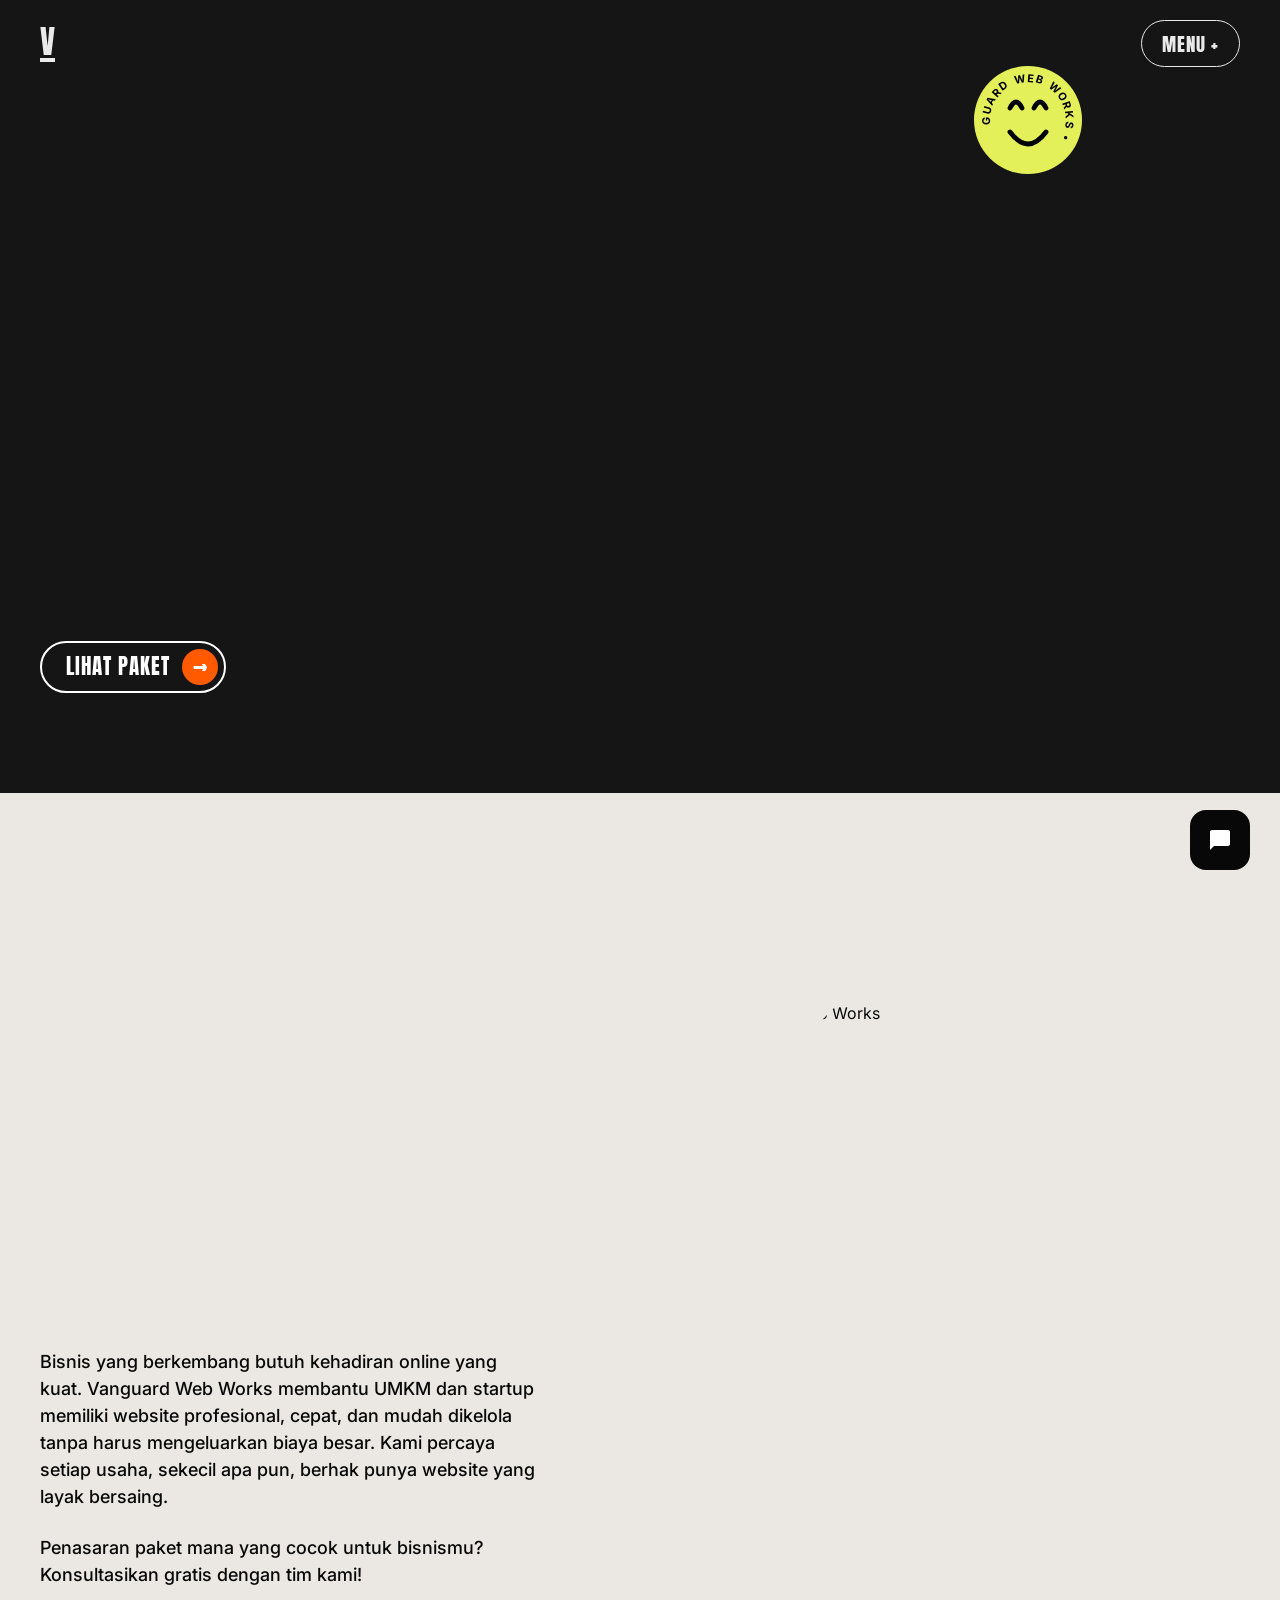
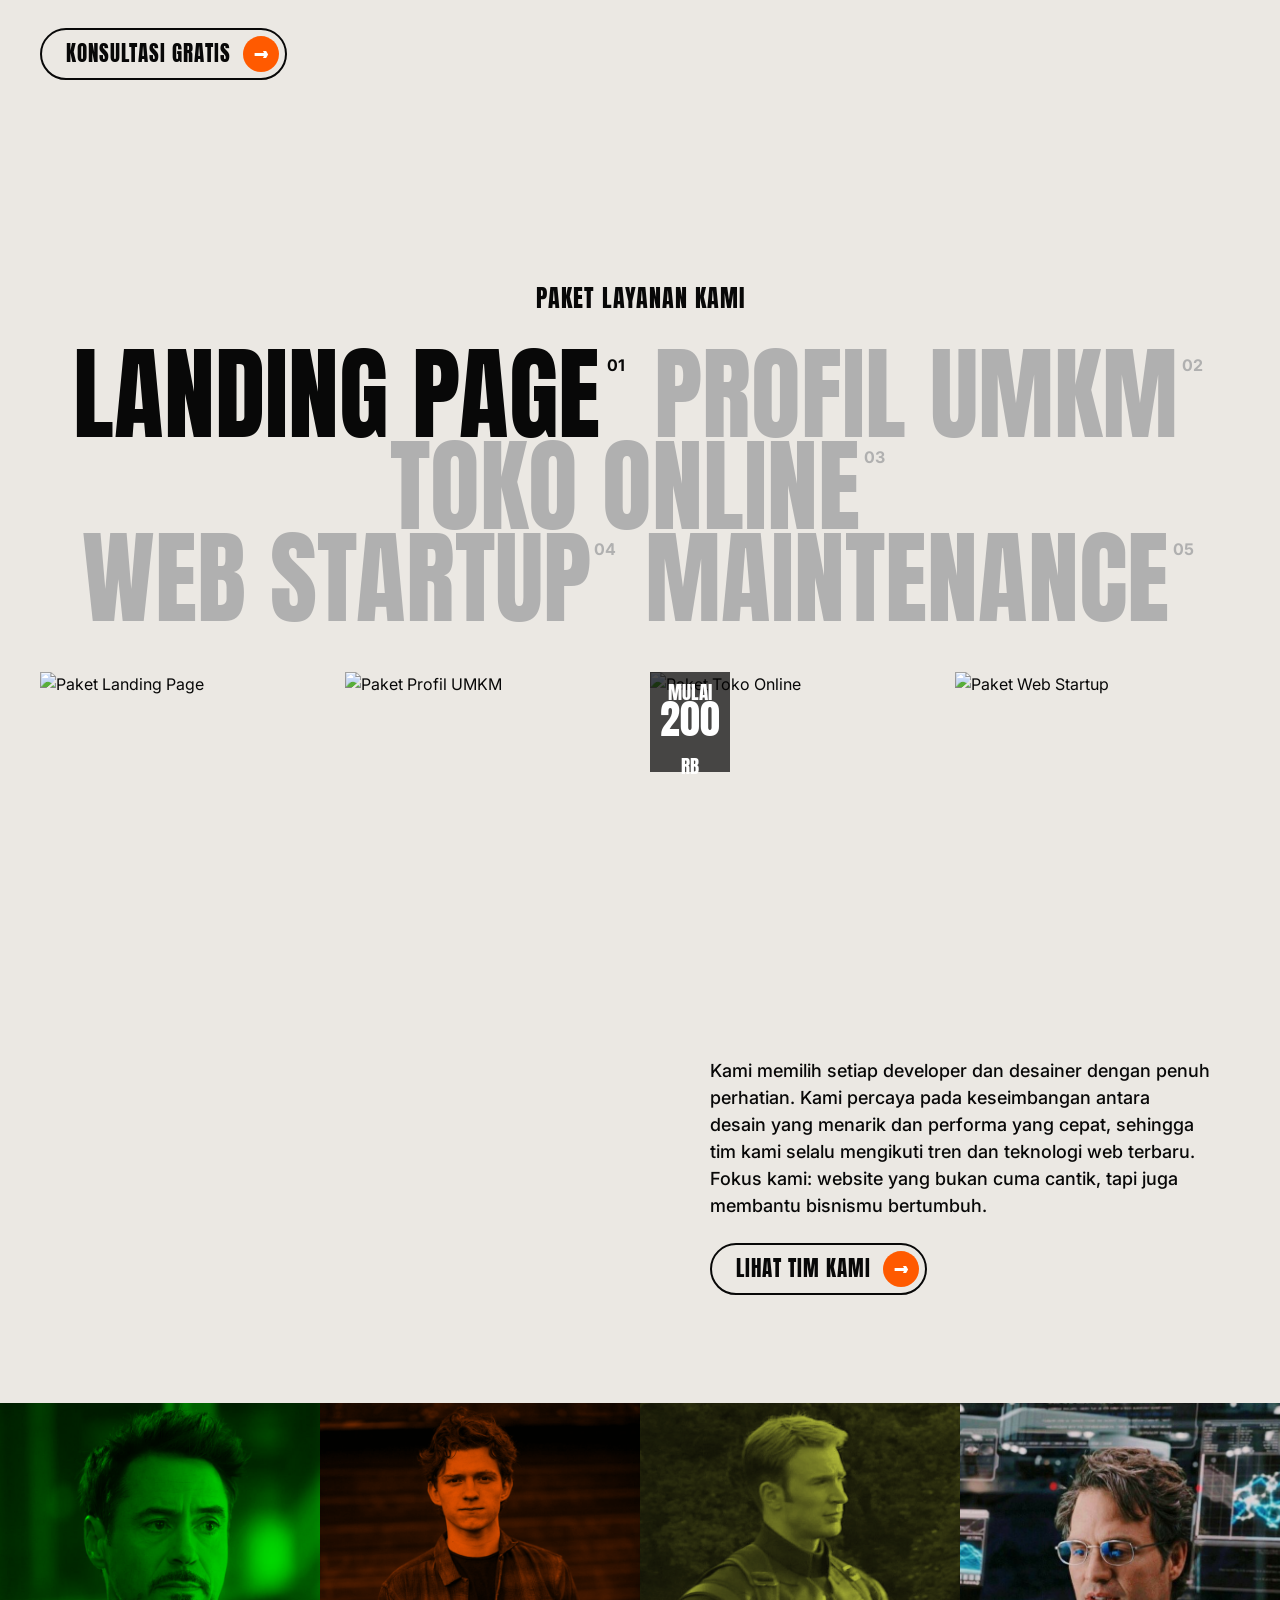
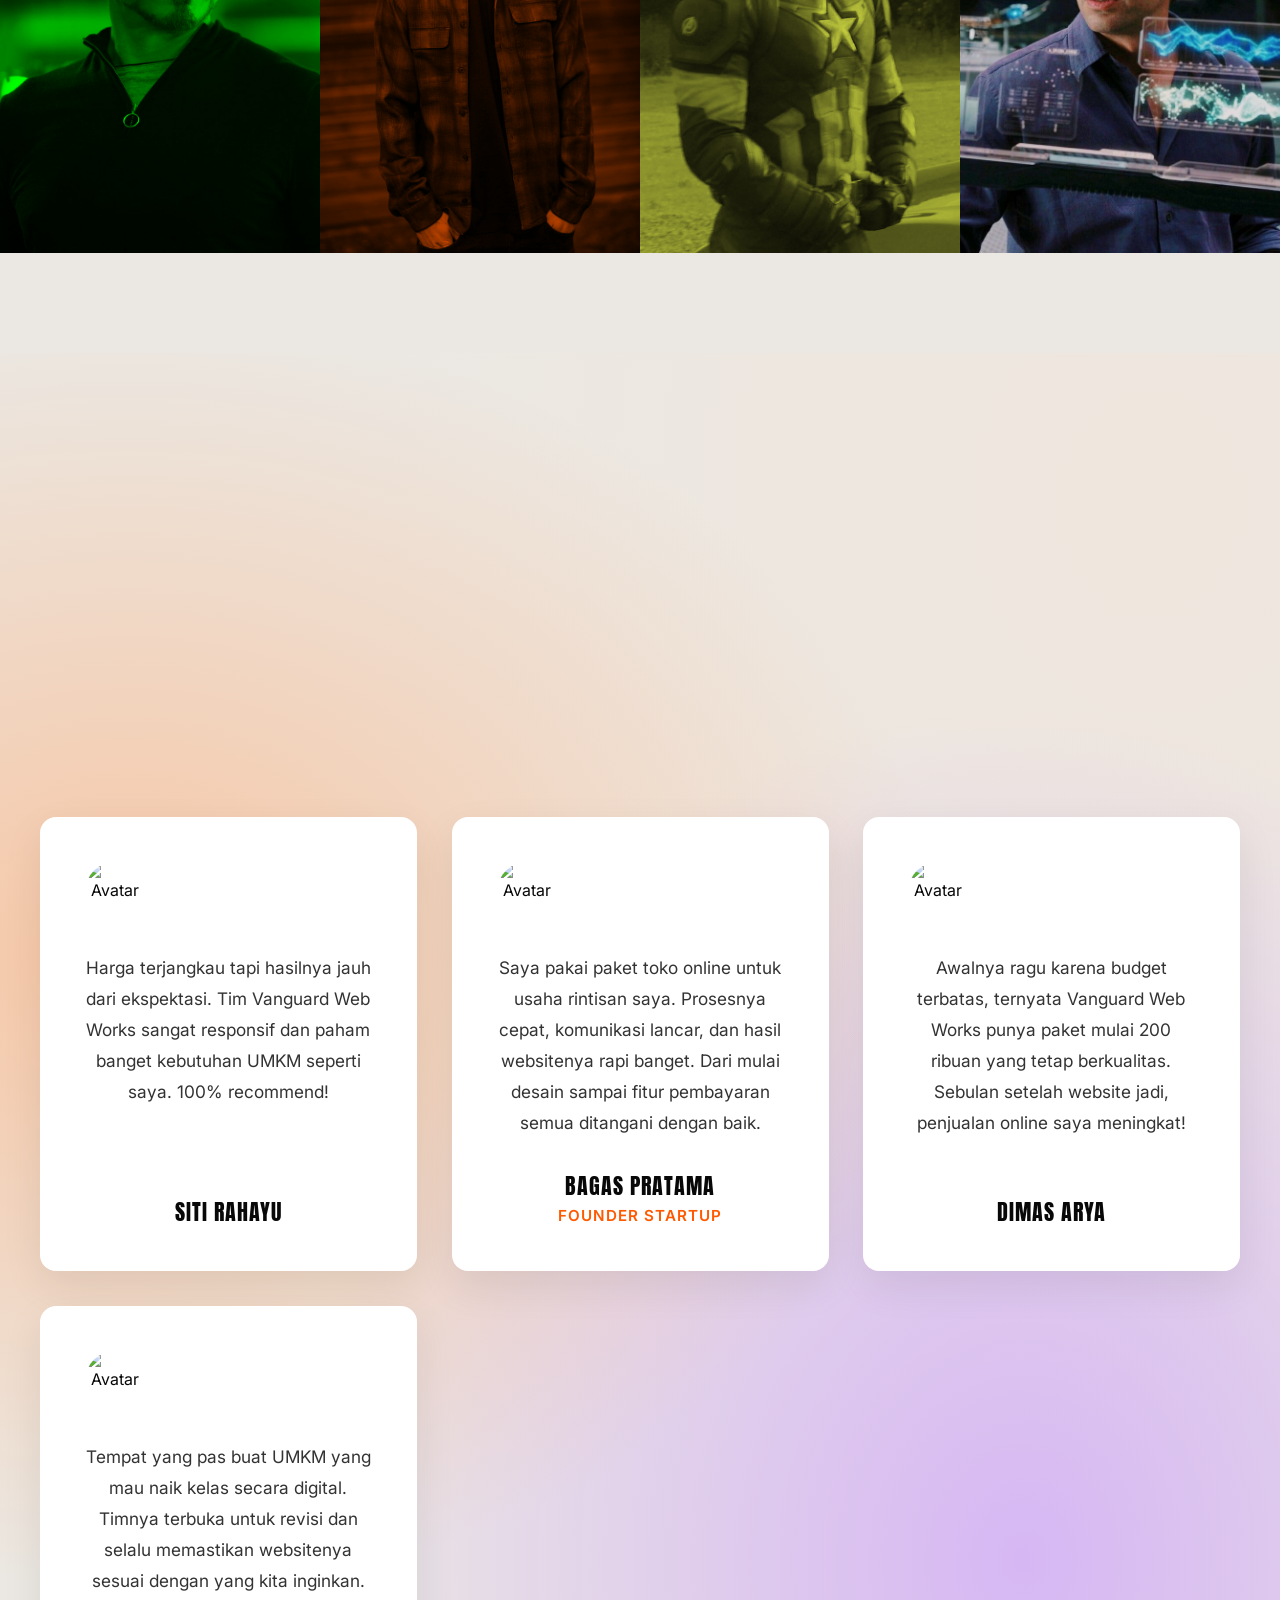
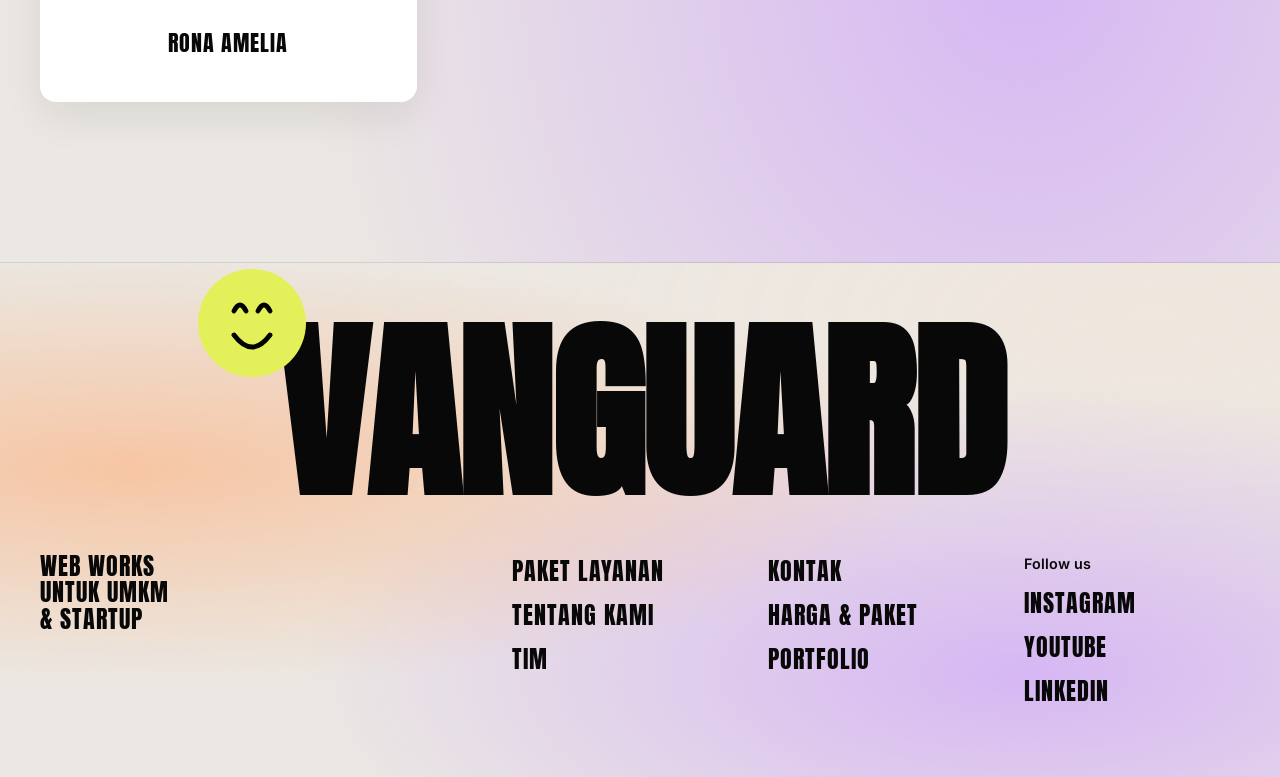
==== commit 86761aea: "index.html" ====
--- a/index.html
+++ b/index.html
@@ -8,6 +8,7 @@
   <link rel="preconnect" href="https://fonts.gstatic.com" crossorigin>
   <link href="https://fonts.googleapis.com/css2?family=Anton&family=Inter:wght@400;500;600;700&display=swap" rel="stylesheet">
   <link rel="stylesheet" href="style.css">
+  <script src="script.js"></script>
 </head>
 <body>
 
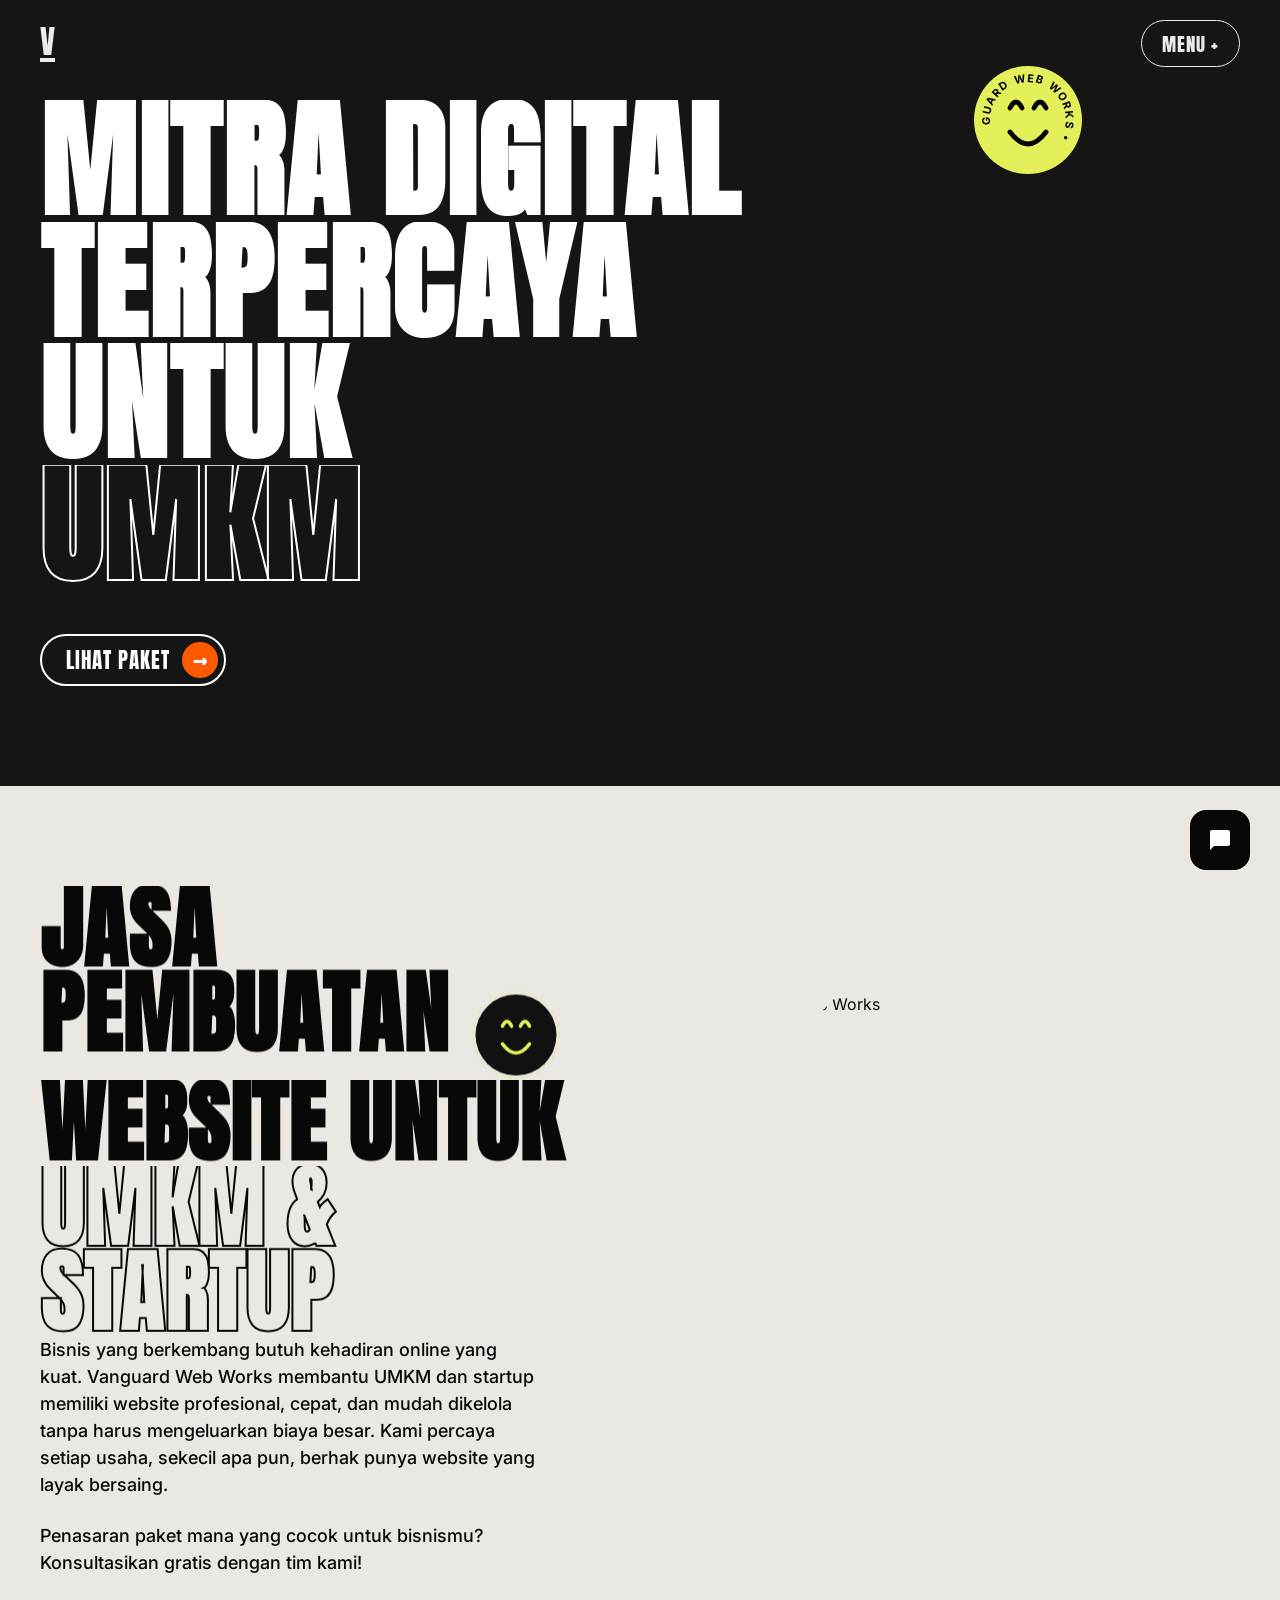
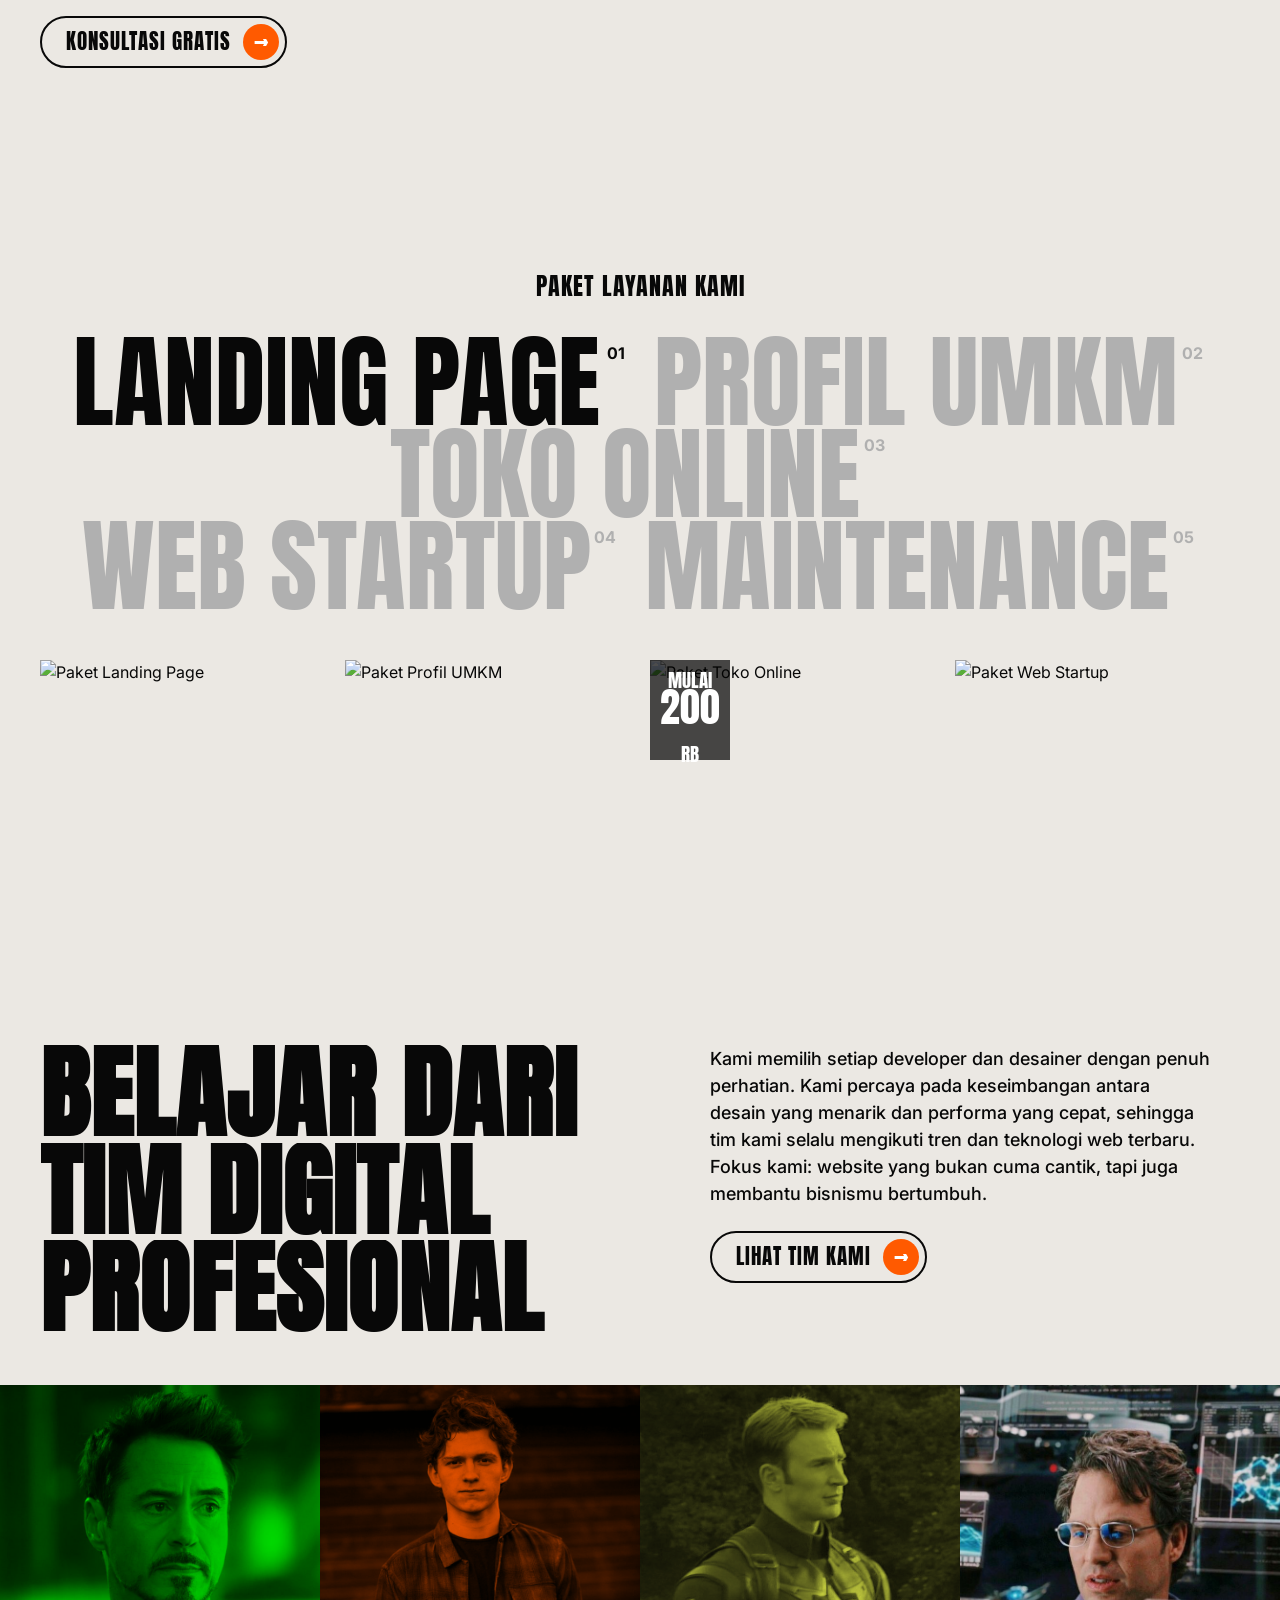
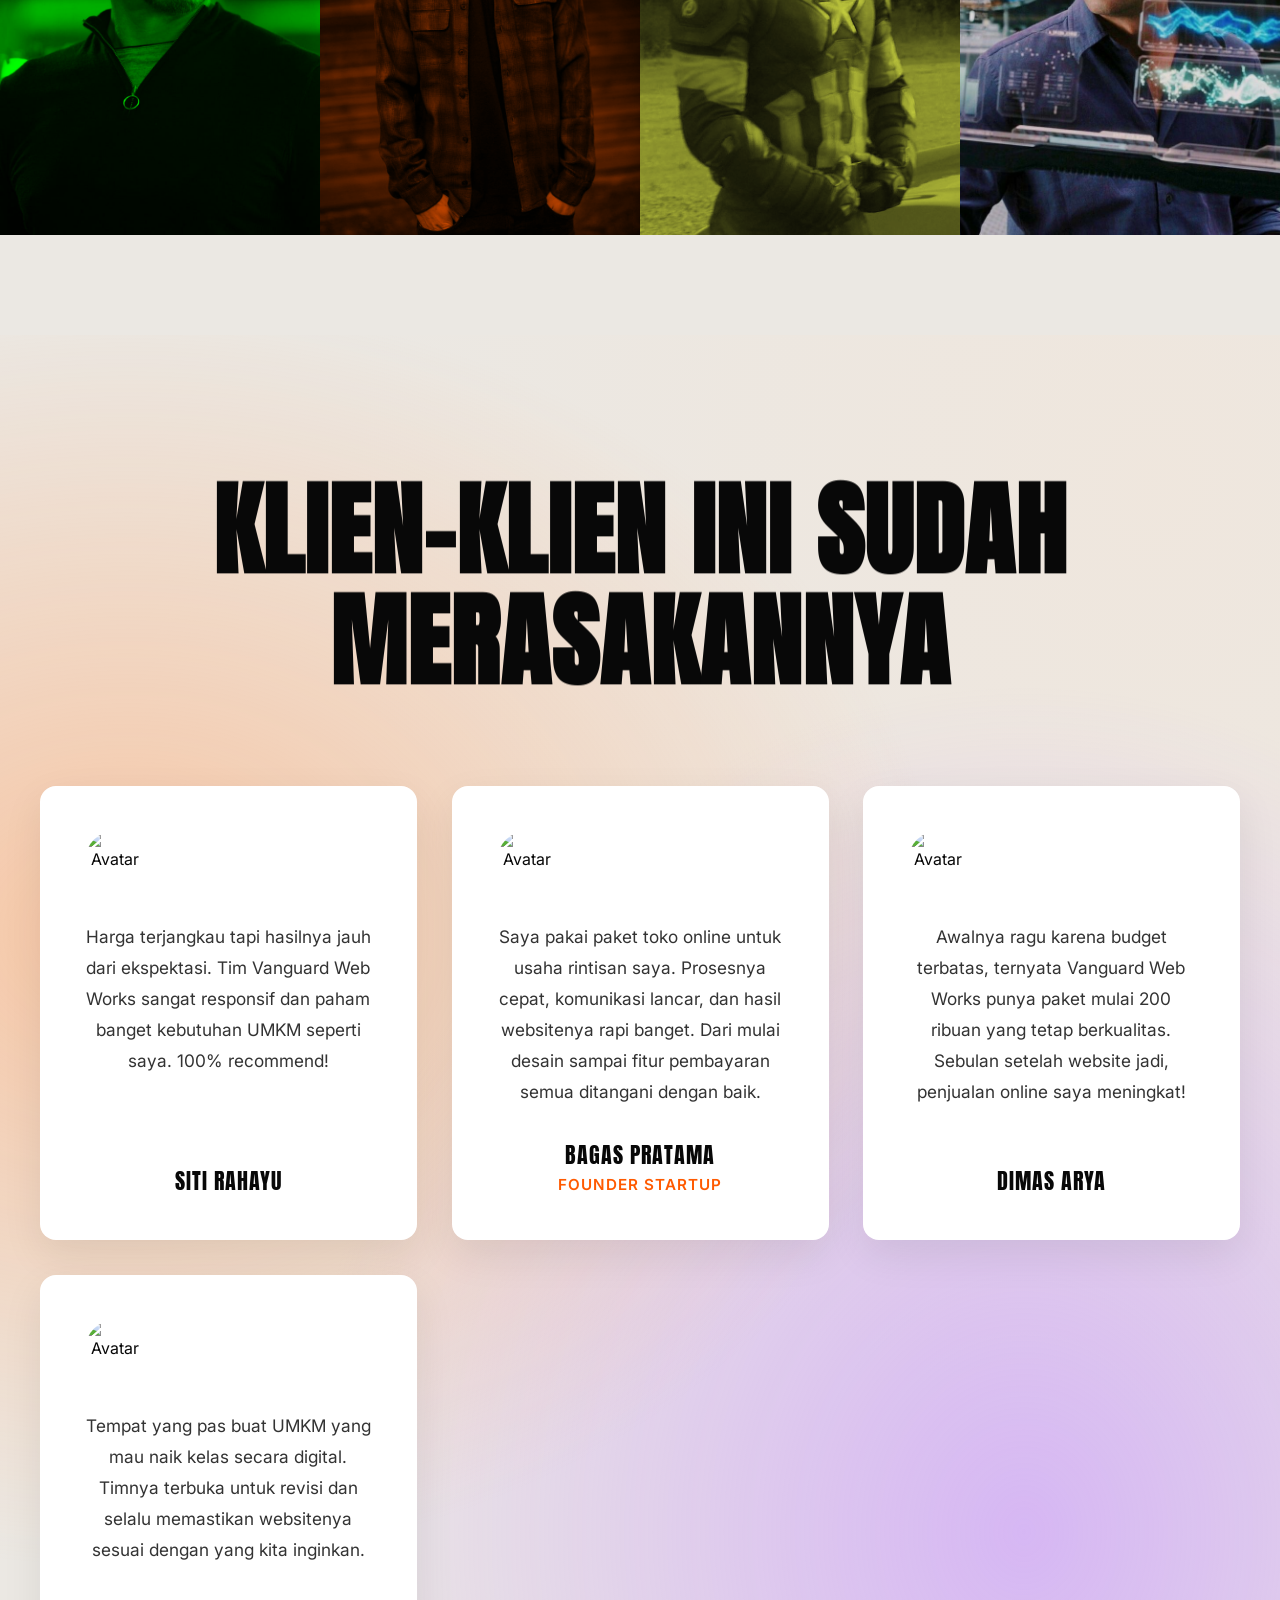
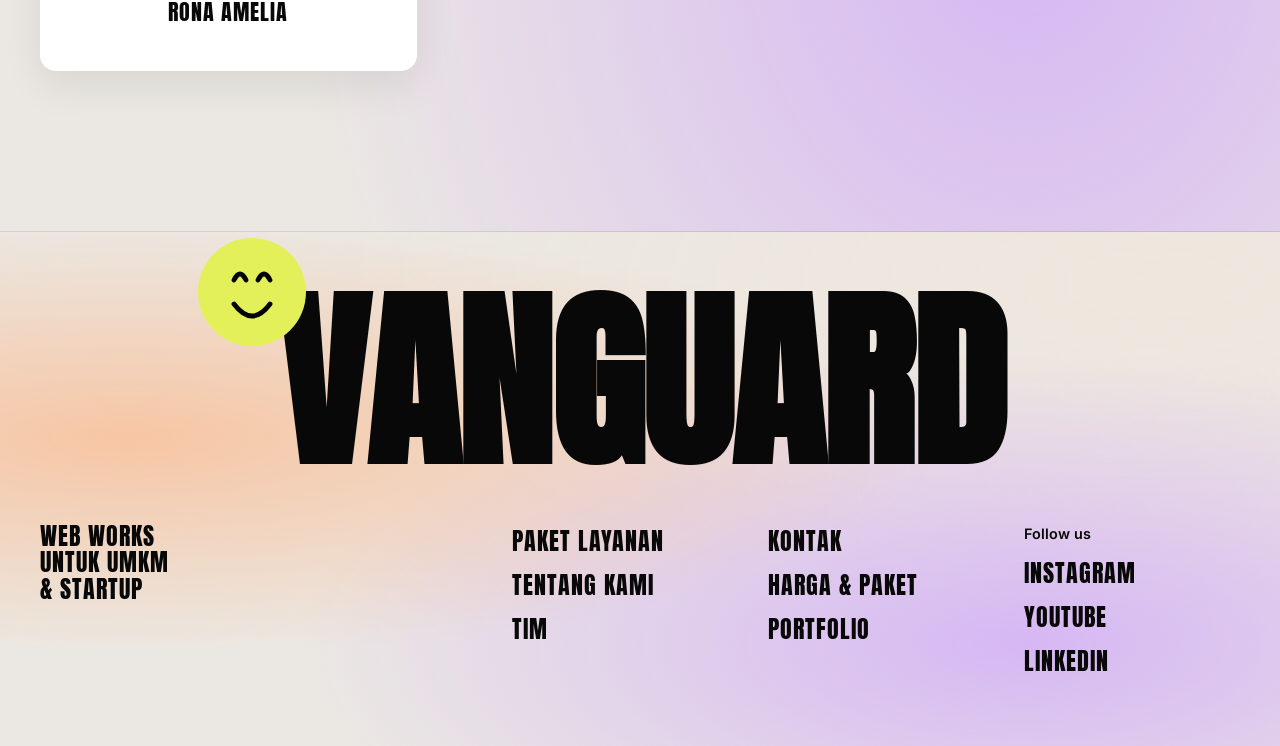
==== commit 2e04aad0: "index.html Removed the script tag for script.js from the head section." ====
--- a/index.html
+++ b/index.html
@@ -8,7 +8,7 @@
   <link rel="preconnect" href="https://fonts.gstatic.com" crossorigin>
   <link href="https://fonts.googleapis.com/css2?family=Anton&family=Inter:wght@400;500;600;700&display=swap" rel="stylesheet">
   <link rel="stylesheet" href="style.css">
-  <script src="script.js"></script>
+
 </head>
 <body>
 
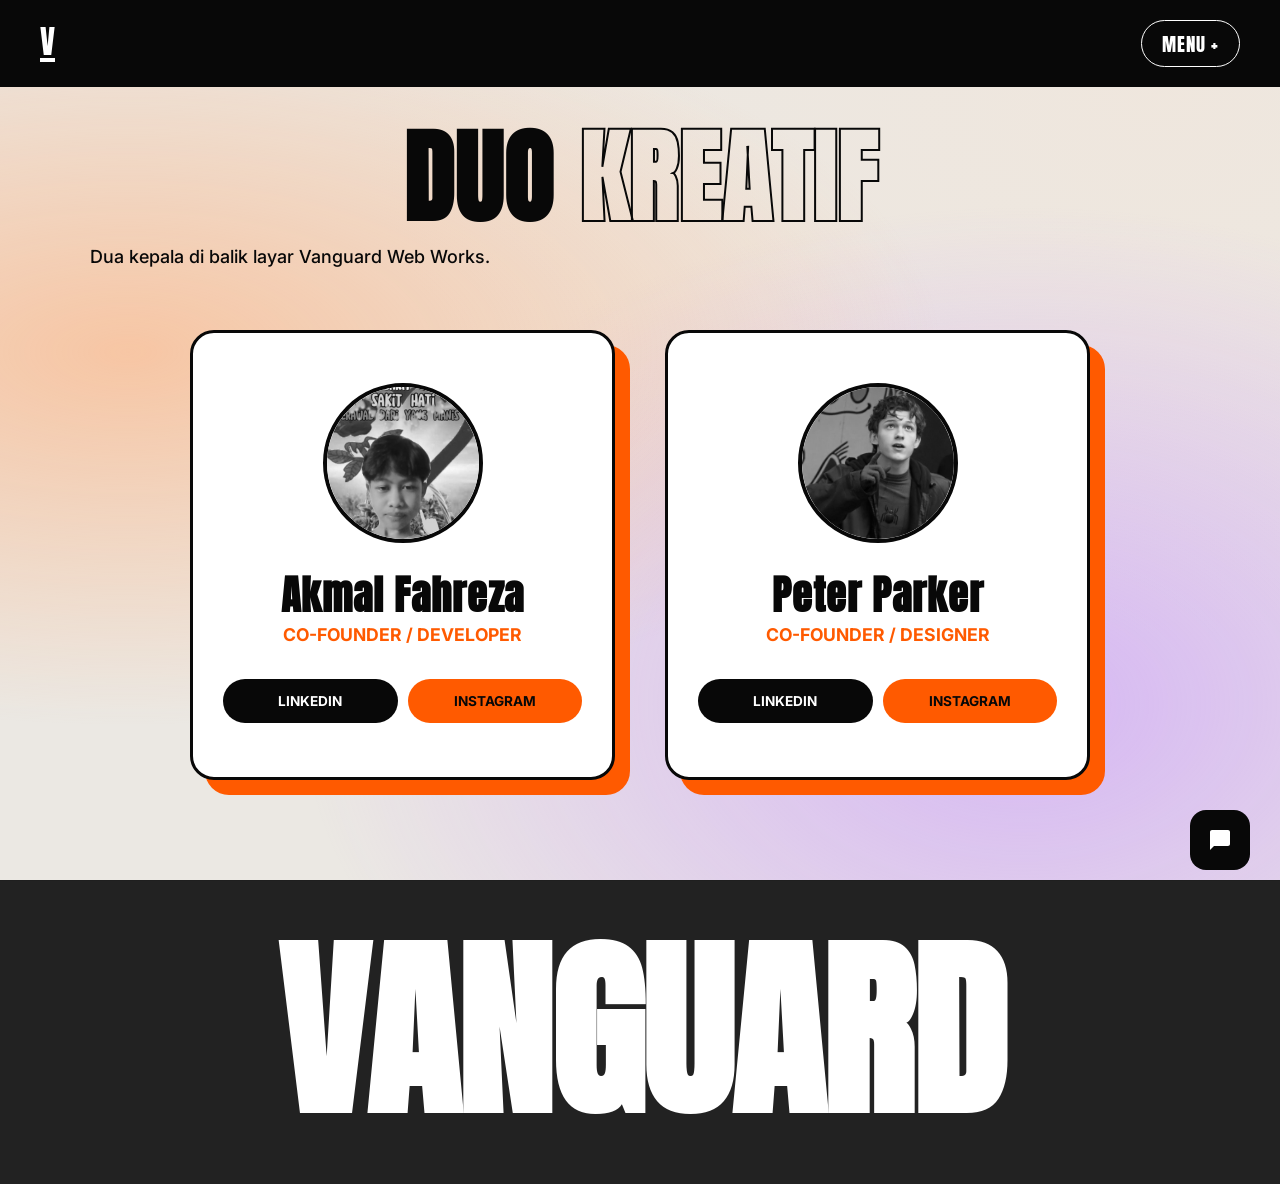
==== commit 8ab2daff: "index.html" ====
--- a/index.html
+++ b/index.html
@@ -3,209 +3,164 @@
 <head>
   <meta charset="UTF-8">
   <meta name="viewport" content="width=device-width, initial-scale=1.0">
-  <title>Vanguard Web Works</title>
+  <title>Tim - Vanguard Web Works</title>
   <link rel="preconnect" href="https://fonts.googleapis.com">
   <link rel="preconnect" href="https://fonts.gstatic.com" crossorigin>
   <link href="https://fonts.googleapis.com/css2?family=Anton&family=Inter:wght@400;500;600;700&display=swap" rel="stylesheet">
   <link rel="stylesheet" href="style.css">
+  <style>
+    .nav { mix-blend-mode: normal; background: var(--black); color: var(--white); padding: 12px 40px;}
+    .page-wrapper { padding-top: 130px; padding-bottom: 100px; min-height: 80vh; }
+    
+    .team-grid { 
+      display: grid; 
+      grid-template-columns: 1fr 1fr; 
+      gap: 50px; 
+      margin-top: 60px; 
+      max-width: 900px; 
+      margin-left: auto;
+      margin-right: auto;
+    }
+    
+    .team-card { 
+      background: var(--white); 
+      border: 3px solid var(--black); 
+      border-radius: 24px; 
+      padding: 50px 30px; 
+      text-align: center; 
+      box-shadow: 15px 15px 0 var(--orange); 
+      transition: transform 0.3s ease, box-shadow 0.3s ease; 
+    }
+    
+    .team-card:hover { 
+      transform: translate(-5px, -5px); 
+      box-shadow: 20px 20px 0 var(--black); 
+    }
+    
+    .team-img { 
+      width: 160px; 
+      height: 160px; 
+      border-radius: 50%; 
+      object-fit: cover; 
+      margin: 0 auto 24px; 
+      border: 4px solid var(--black); 
+      filter: grayscale(100%); 
+      transition: filter 0.3s ease, transform 0.3s ease; 
+    }
+    
+    .team-card:hover .team-img { 
+      filter: grayscale(0%);
+      transform: scale(1.05);
+    }
+    
+    .team-name { 
+      font-family: var(--font-display); 
+      font-size: 2.5rem; 
+      line-height: 1.1; 
+      margin-bottom: 5px; 
+      letter-spacing: 1px;
+    }
+    
+    .team-role { 
+      font-family: var(--font-body); 
+      font-weight: 700; 
+      color: var(--orange); 
+      font-size: 1.1rem; 
+      margin-bottom: 30px; 
+      display: block; 
+    }
+    
+    .social-links { 
+      display: flex; 
+      gap: 10px; 
+      justify-content: center; 
+    }
+    
+    /* Perbaikan agar tombol pasti terlihat dan memiliki warna */
+    .btn-custom {
+      display: inline-flex;
+      align-items: center;
+      justify-content: center;
+      padding: 12px 18px;
+      border-radius: 50px;
+      font-family: var(--font-body);
+      font-weight: 700;
+      font-size: 0.85rem;
+      text-decoration: none;
+      flex: 1;
+      transition: opacity 0.2s ease, transform 0.2s ease;
+    }
+    .btn-custom:hover {
+      opacity: 0.9;
+      transform: translateY(-2px);
+    }
+    .btn-dark-custom {
+      background: var(--black);
+      color: var(--white);
+    }
+    .btn-orange-custom {
+      background: var(--orange);
+      color: var(--black);
+    }
 
+    @media (max-width: 768px) {
+      .team-grid { grid-template-columns: 1fr; gap: 40px; }
+      .team-card { padding: 40px 20px; box-shadow: 10px 10px 0 var(--orange); }
+      .team-card:hover { box-shadow: 15px 15px 0 var(--black); }
+    }
+  </style>
 </head>
 <body>
 
   <!-- NAVIGATION -->
   <nav class="nav">
     <div class="logo">
-      <span class="r-mark">V</span>
+      <a href="index.html" class="r-mark" style="text-decoration: none; color: inherit;">V</a>
     </div>
     <button class="menu-btn">MENU +</button>
   </nav>
-  
 
-  <!-- HERO SECTION -->
-  <section class="hero dark-bg">
-    <div class="container relative">
-      <!-- Spinning Badge -->
-      <div class="badge-spin">
-        <svg viewBox="0 0 100 100" width="120" height="120">
-          <circle cx="50" cy="50" r="45" fill="#E4F059" />
-          <path d="M 35 40 Q 40 30 45 40 M 65 40 Q 60 30 55 40 M 35 60 Q 50 80 65 60" stroke="#000" stroke-width="4" fill="none" stroke-linecap="round"/>
-          <text x="50" y="50" font-size="9" text-anchor="middle" dominant-baseline="central" fill="#000" style="font-family: 'Inter'; font-weight: bold; letter-spacing: 2px;">
-            <textPath href="#circlePath">VANGUARD WEB WORKS • </textPath>
-          </text>
-          <defs>
-            <path id="circlePath" d="M 50, 50 m -35, 0 a 35,35 0 1,1 70,0 a 35,35 0 1,1 -70,0" />
-          </defs>
-        </svg>
-      </div>
+  <div class="page-wrapper mesh-bg">
+      <div class="container">
+        <h2 class="section-title massive text-center">DUO <span class="outline-text-dark" style="color:transparent;-webkit-text-stroke: 2px var(--black);">KREATIF</span></h2>
+        <p class="body-text text-center mx-auto mt-2">Dua kepala di balik layar Vanguard Web Works.</p>
+        
+        <div class="team-grid">
+          <!-- Member 1 -->
+          <div class="team-card">
+            <img class="team-img" src="akmal.jpeg" alt="Foto Anggota 1">
+            <h3 class="team-name">Akmal Fahreza</h3>
+            <span class="team-role">CO-FOUNDER / DEVELOPER</span>
+            
+            <div class="social-links">
+              <a href="https://www.linkedin.com/in/akmal-fahreza/" target="_blank" class="btn-custom btn-dark-custom">LINKEDIN</a>
+              <a href="https://www.instagram.com/akmall2_1/" target="_blank" class="btn-custom btn-orange-custom">INSTAGRAM</a>
+            </div>
+          </div>
 
-      <h1 class="hero-title">
-    MITRA DIGITAL<br>
-    TERPERCAYA<br>
-    UNTUK<br>
-    <span class="outline-text">UMKM</span>
-</h1>
-      
-      <a href="#" class="btn btn-pill btn-orange mt-4">
-        <span class="btn-text">LIHAT PAKET</span>
-        <span class="btn-icon">→</span>
-      </a>
-    </div>
-  </section>
-
-  <!-- ABOUT SECTION -->
-  <section class="about light-bg">
-    <div class="container grid-2">
-      <div class="about-content">
-        <h2 class="section-title">
-          JASA PEMBUATAN <span class="badge-inline"></span><br>
-          WEBSITE UNTUK<br>
-          <span class="outline-text-dark">UMKM & STARTUP</span>
-        </h2>
-        <p class="body-text">
-          Bisnis yang berkembang butuh kehadiran online yang kuat. Vanguard Web Works membantu UMKM dan startup memiliki website profesional, cepat, dan mudah dikelola tanpa harus mengeluarkan biaya besar. Kami percaya setiap usaha, sekecil apa pun, berhak punya website yang layak bersaing.
-        </p>
-        <p class="body-text">
-          Penasaran paket mana yang cocok untuk bisnismu? Konsultasikan gratis dengan tim kami!
-        </p>
-        <a href="#" class="btn btn-pill btn-dark mt-2">
-          <span class="btn-text">KONSULTASI GRATIS</span>
-          <span class="btn-icon btn-icon-orange">→</span>
-        </a>
-      </div>
-      <div class="about-image">
-        <div class="octagon-mask">
-          <!-- Placeholder image matching the team group photo -->
-          <img src="https://images.unsplash.com/photo-1522071820081-009f0129c71c?ixlib=rb-4.0.3&auto=format&fit=crop&w=1000&q=80" alt="Tim Vanguard Web Works">
+          <!-- Member 2 -->
+          <div class="team-card">
+            <img class="team-img" src="peter parker.jpg" alt="Foto Anggota 2">
+            <h3 class="team-name">Peter Parker</h3>
+            <span class="team-role">CO-FOUNDER / DESIGNER</span>
+            
+            <div class="social-links">
+              <a href="https://www.linkedin.com/in/peter-parker/" target="_blank" class="btn-custom btn-dark-custom">LINKEDIN</a>
+              <a href="https://www.instagram.com/peterparker/" target="_blank" class="btn-custom btn-orange-custom">INSTAGRAM</a>
+            </div>
+          </div>
         </div>
       </div>
-    </div>
-  </section>
-
-  <!-- TRAININGS SECTION -->
-  <section class="trainings light-bg">
-    <div class="container">
-      <div class="eyebrow-center">PAKET LAYANAN KAMI</div>
-      <div class="typographic-cluster">
-        <span class="word black">LANDING PAGE<sup>01</sup></span>
-        <span class="word grey">PROFIL UMKM<sup>02</sup></span>
-        <span class="word grey">TOKO ONLINE<sup>03</sup></span><br>
-        <span class="word grey">WEB STARTUP<sup>04</sup></span>
-        <span class="word grey">MAINTENANCE<sup>05</sup></span>
-      </div>
-      
-      <div class="image-grid mt-4">
-        <div class="img-card"><img src="https://images.unsplash.com/photo-1542744173-8e7e53415bb0?ixlib=rb-4.0.3&auto=format&fit=crop&w=600&q=80" alt="Paket Landing Page"></div>
-        <div class="img-card"><img src="https://images.unsplash.com/photo-1600132806370-bf17e65e942f?ixlib=rb-4.0.3&auto=format&fit=crop&w=600&q=80" alt="Paket Profil UMKM"></div>
-        <div class="img-card date-card">
-          <div class="date-badge">MULAI<br><span>200</span><br>RB</div>
-          <img src="https://images.unsplash.com/photo-1552664730-d307ca884978?ixlib=rb-4.0.3&auto=format&fit=crop&w=600&q=80" alt="Paket Toko Online">
-        </div>
-        <div class="img-card"><img src="https://images.unsplash.com/photo-1507003211169-0a1dd7228f2d?ixlib=rb-4.0.3&auto=format&fit=crop&w=600&q=80" alt="Paket Web Startup"></div>
-      </div>
-    </div>
-  </section>
-
-  <!-- TEAM SECTION -->
-  <section class="team light-bg pt-0">
-    <div class="container grid-2 align-start mb-4">
-      <h2 class="section-title massive">BELAJAR DARI<br>TIM DIGITAL<br>PROFESIONAL</h2>
-      <div class="team-text">
-        <p class="body-text">
-          Kami memilih setiap developer dan desainer dengan penuh perhatian. Kami percaya pada keseimbangan antara desain yang menarik dan performa yang cepat, sehingga tim kami selalu mengikuti tren dan teknologi web terbaru. Fokus kami: website yang bukan cuma cantik, tapi juga membantu bisnismu bertumbuh.
-        </p>
-        <a href="#" class="btn btn-pill btn-dark">
-          <span class="btn-text">LIHAT TIM KAMI</span>
-          <span class="btn-icon btn-icon-orange">→</span>
-        </a>
-      </div>
-    </div>
-    
-    <div class="team-grid">
-      <div class="team-member" style="background-color: #00FF00;"><img src="tony.jpg" style="mix-blend-mode: multiply; filter: grayscale(100%);"></div>
-      <div class="team-member" style="background-color: #FF5A00;"><img src="peter.jpg" style="mix-blend-mode: multiply; filter: grayscale(100%);"></div>
-      <div class="team-member" style="background-color: #dfec24d5;"><img src="steve.jpg" style="mix-blend-mode: multiply; filter: grayscale(100%);"></div>
-      <div class="team-member" style="background-color: #000000;"><img src="bruce.jpg"></div>
-    </div>
-  </section>
-
-  <!-- TESTIMONIALS SECTION -->
-  <section class="testimonials mesh-bg">
-    <div class="container text-center">
-      <h2 class="section-title massive mb-5">KLIEN-KLIEN INI SUDAH<br>MERASAKANNYA</h2>
-      
-      <div class="testimonial-grid">
-        <!-- Card 1 -->
-        <div class="testi-card">
-          <div class="testi-avatar"><img src="https://images.unsplash.com/photo-1494790108377-be9c29b29330?ixlib=rb-4.0.3&w=100&q=80" alt="Avatar"></div>
-          <p class="testi-text">Harga terjangkau tapi hasilnya jauh dari ekspektasi. Tim Vanguard Web Works sangat responsif dan paham banget kebutuhan UMKM seperti saya. 100% recommend!</p>
-          <div class="testi-author">SITI RAHAYU</div>
-        </div>
-        <!-- Card 2 -->
-        <div class="testi-card">
-          <div class="testi-avatar"><img src="https://images.unsplash.com/photo-1438761681033-6461ffad8d80?ixlib=rb-4.0.3&w=100&q=80" alt="Avatar"></div>
-          <p class="testi-text">Saya pakai paket toko online untuk usaha rintisan saya. Prosesnya cepat, komunikasi lancar, dan hasil websitenya rapi banget. Dari mulai desain sampai fitur pembayaran semua ditangani dengan baik.</p>
-          <div class="testi-author">BAGAS PRATAMA<br><span class="role">FOUNDER STARTUP</span></div>
-        </div>
-        <!-- Card 3 -->
-        <div class="testi-card">
-          <div class="testi-avatar"><img src="https://images.unsplash.com/photo-1507003211169-0a1dd7228f2d?ixlib=rb-4.0.3&w=100&q=80" alt="Avatar"></div>
-          <p class="testi-text">Awalnya ragu karena budget terbatas, ternyata Vanguard Web Works punya paket mulai 200 ribuan yang tetap berkualitas. Sebulan setelah website jadi, penjualan online saya meningkat!</p>
-          <div class="testi-author">DIMAS ARYA</div>
-        </div>
-        <!-- Card 4 -->
-        <div class="testi-card">
-          <div class="testi-avatar"><img src="https://images.unsplash.com/photo-1524504388940-b1c1722653e1?ixlib=rb-4.0.3&w=100&q=80" alt="Avatar"></div>
-          <p class="testi-text">Tempat yang pas buat UMKM yang mau naik kelas secara digital. Timnya terbuka untuk revisi dan selalu memastikan websitenya sesuai dengan yang kita inginkan.</p>
-          <div class="testi-author">RONA AMELIA</div>
-        </div>
-      </div>
-    </div>
-  </section>
+  </div>
 
   <!-- FOOTER -->
-  <footer class="footer mesh-bg">
+  <footer class="footer dark-bg">
     <div class="container relative">
-      <div class="badge-spin badge-footer">
-        <!-- Reusing SVG Badge -->
-        <svg viewBox="0 0 100 100" width="120" height="120"><circle cx="50" cy="50" r="45" fill="#E4F059" /><path d="M 35 40 Q 40 30 45 40 M 65 40 Q 60 30 55 40 M 35 60 Q 50 80 65 60" stroke="#000" stroke-width="4" fill="none" stroke-linecap="round"/></svg>
-      </div>
-      <h1 class="footer-title">VANGUARD</h1>
-      
-      <div class="footer-grid mt-4">
-        <div>
-          <div class="footer-brand">WEB WORKS<br>UNTUK UMKM<br>& STARTUP</div>
-        </div>
-        <div>
-          <ul class="footer-links">
-            <li><a href="paket layanan.html">PAKET LAYANAN</a></li>
-            <li><a href="tentang kami.html">TENTANG KAMI</a></li>
-            <li><a href="tim.html">TIM</a></li>
-          </ul>
-        </div>
-        <div>
-          <ul class="footer-links">
-            <li><a href="kontak.html">KONTAK</a></li>
-            <li><a href="#">HARGA & PAKET</a></li>
-            <li><a href="https://janestreett.github.io/portofolio/">PORTFOLIO</a></li>
-          </ul>
-        </div>
-        <div>
-          <div class="footer-social-label">Follow us</div>
-          <ul class="footer-links">
-            <li><a href="https://www.instagram.com/akmall2_1/">INSTAGRAM</a></li>
-            <li><a href="#">YOUTUBE</a></li>
-            <li><a href="https://www.linkedin.com/in/akmal-fahreza/">LINKEDIN</a></li>
-          </ul>
-        </div>
-      </div>
+      <h1 class="footer-title text-center mt-5 mb-5">VANGUARD</h1>
     </div>
   </footer>
 
-  <!-- Floating Chat Button -->
-  <div class="chat-btn">
-    <svg viewBox="0 0 24 24" width="24" height="24" fill="currentColor"><path d="M20 2H4C2.9 2 2 2.9 2 4V22L6 18H20C21.1 18 22 17.1 22 16V4C22 2.9 21.1 2 20 2Z"/></svg>
-  </div>
-
+  <div class="chat-btn"><svg viewBox="0 0 24 24" width="24" height="24" fill="currentColor"><path d="M20 2H4C2.9 2 2 2.9 2 4V22L6 18H20C21.1 18 22 17.1 22 16V4C22 2.9 21.1 2 20 2Z"/></svg></div>
   <script src="script.js"></script>
 </body>
 </html>
--- a/style.css
+++ b/style.css
@@ -496,3 +496,72 @@
   .badge-spin { display: none; }
   section { padding: 60px 0; }
 }
+
+/* ==========================================================================
+   TAMBAHAN OPTIMASI MOBILE (MAX-WIDTH: 768PX)
+   ========================================================================== */
+@media (max-width: 768px) {
+  /* 1. Navigasi dan Container */
+  .container {
+    padding: 0 20px; /* Mengurangi ruang kosong di kiri-kanan layar */
+  }
+  .nav {
+    padding: 15px 20px !important; /* Membuat header lebih ramping */
+  }
+
+  /* 2. Tipografi (Menurunkan batas minimum clamp) */
+  .hero-title {
+    font-size: clamp(2.5rem, 10vw, 9rem); 
+  }
+  .section-title {
+    font-size: clamp(2rem, 7vw, 6.5rem);
+  }
+  .section-title.massive {
+    font-size: clamp(2.2rem, 8vw, 7.5rem);
+  }
+  .footer-title {
+    font-size: clamp(2.8rem, 15vw, 14rem); /* Mencegah judul footer tumpah */
+  }
+  .body-text {
+    font-size: 1rem;
+  }
+
+  /* 3. Cluster Teks Layanan (Merapikan teks yang menumpuk) */
+  .typographic-cluster {
+    font-size: clamp(1.8rem, 8vw, 7.5rem);
+    line-height: 1.3;
+  }
+  .typographic-cluster .word {
+    margin-right: 12px;
+  }
+  .typographic-cluster .word sup {
+    right: -15px;
+    font-size: 0.8rem;
+  }
+
+  /* 4. Tombol (Membuat tombol lebih proporsional saat disentuh jempol) */
+  .btn-pill {
+    font-size: 1rem;
+    padding: 6px 6px 6px 18px;
+  }
+  .btn-pill .btn-icon, 
+  .btn-pill .btn-icon-orange {
+    width: 30px;
+    height: 30px;
+  }
+
+  /* 5. Kartu Harga (Memaksa grid menjadi 1 kolom penuh agar tidak terpotong) */
+  .pricing-grid {
+    grid-template-columns: 1fr !important;
+  }
+}
+
+/* Tambahan ekstra untuk layar yang sangat sempit (seperti iPhone SE) */
+@media (max-width: 400px) {
+  .hero-title {
+    font-size: clamp(2.2rem, 10vw, 9rem);
+  }
+  .team-card {
+    padding: 30px 15px; /* Mengurangi padding di kartu tim */
+  }
+}
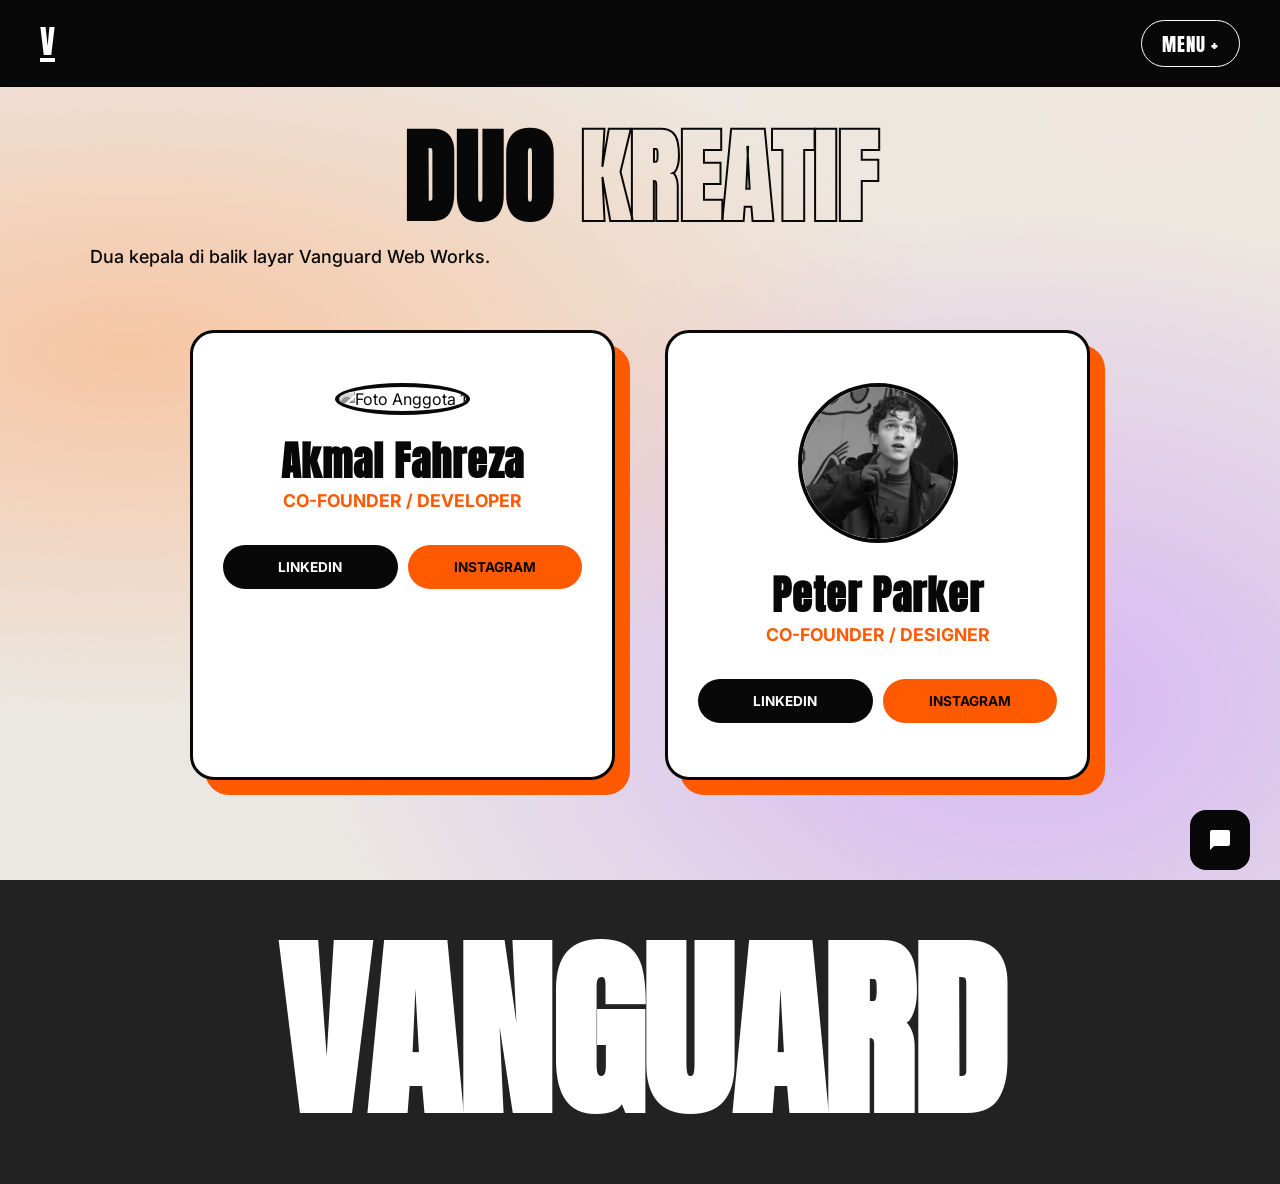
==== commit 9c8ed6ad: "index.html" ====
--- a/index.html
+++ b/index.html
@@ -128,7 +128,7 @@
         <div class="team-grid">
           <!-- Member 1 -->
           <div class="team-card">
-            <img class="team-img" src="akmal.jpeg" alt="Foto Anggota 1">
+            <img class="team-img" src="akmal.jpg" alt="Foto Anggota 1">
             <h3 class="team-name">Akmal Fahreza</h3>
             <span class="team-role">CO-FOUNDER / DEVELOPER</span>
             
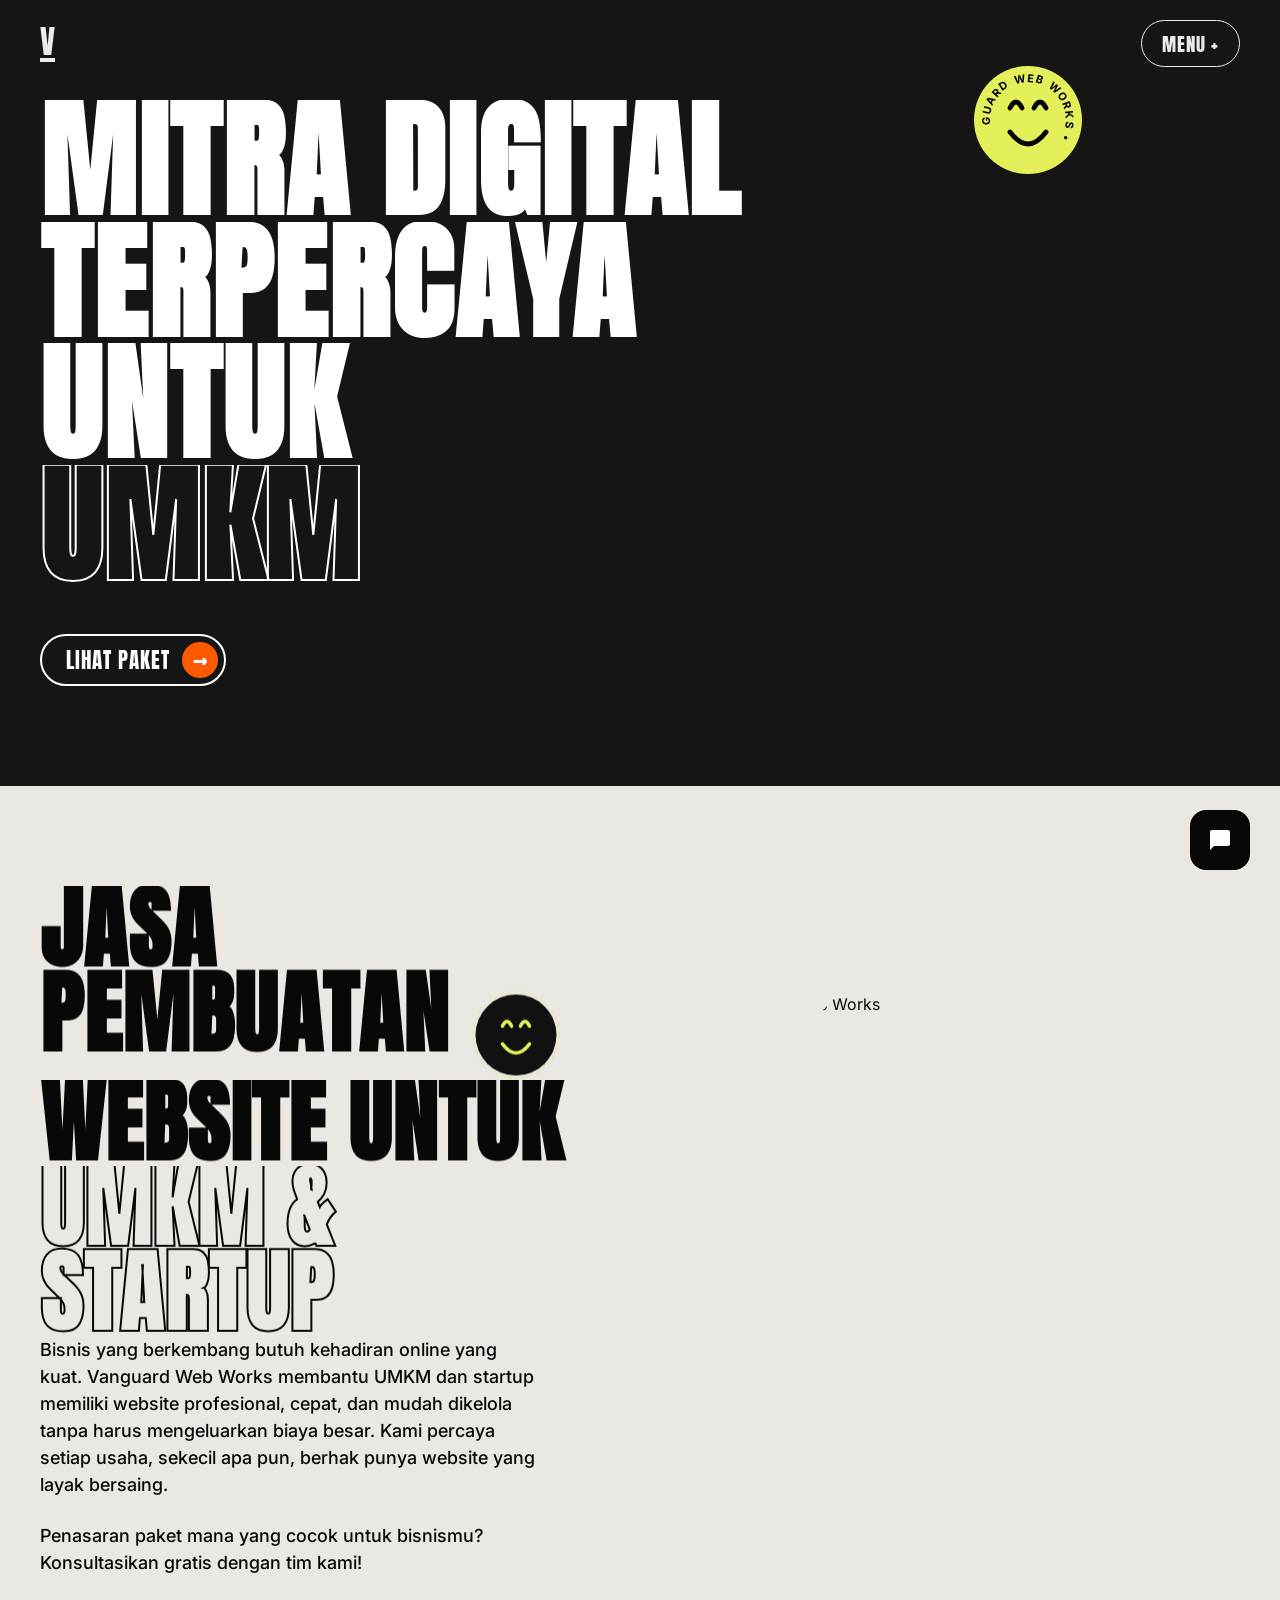
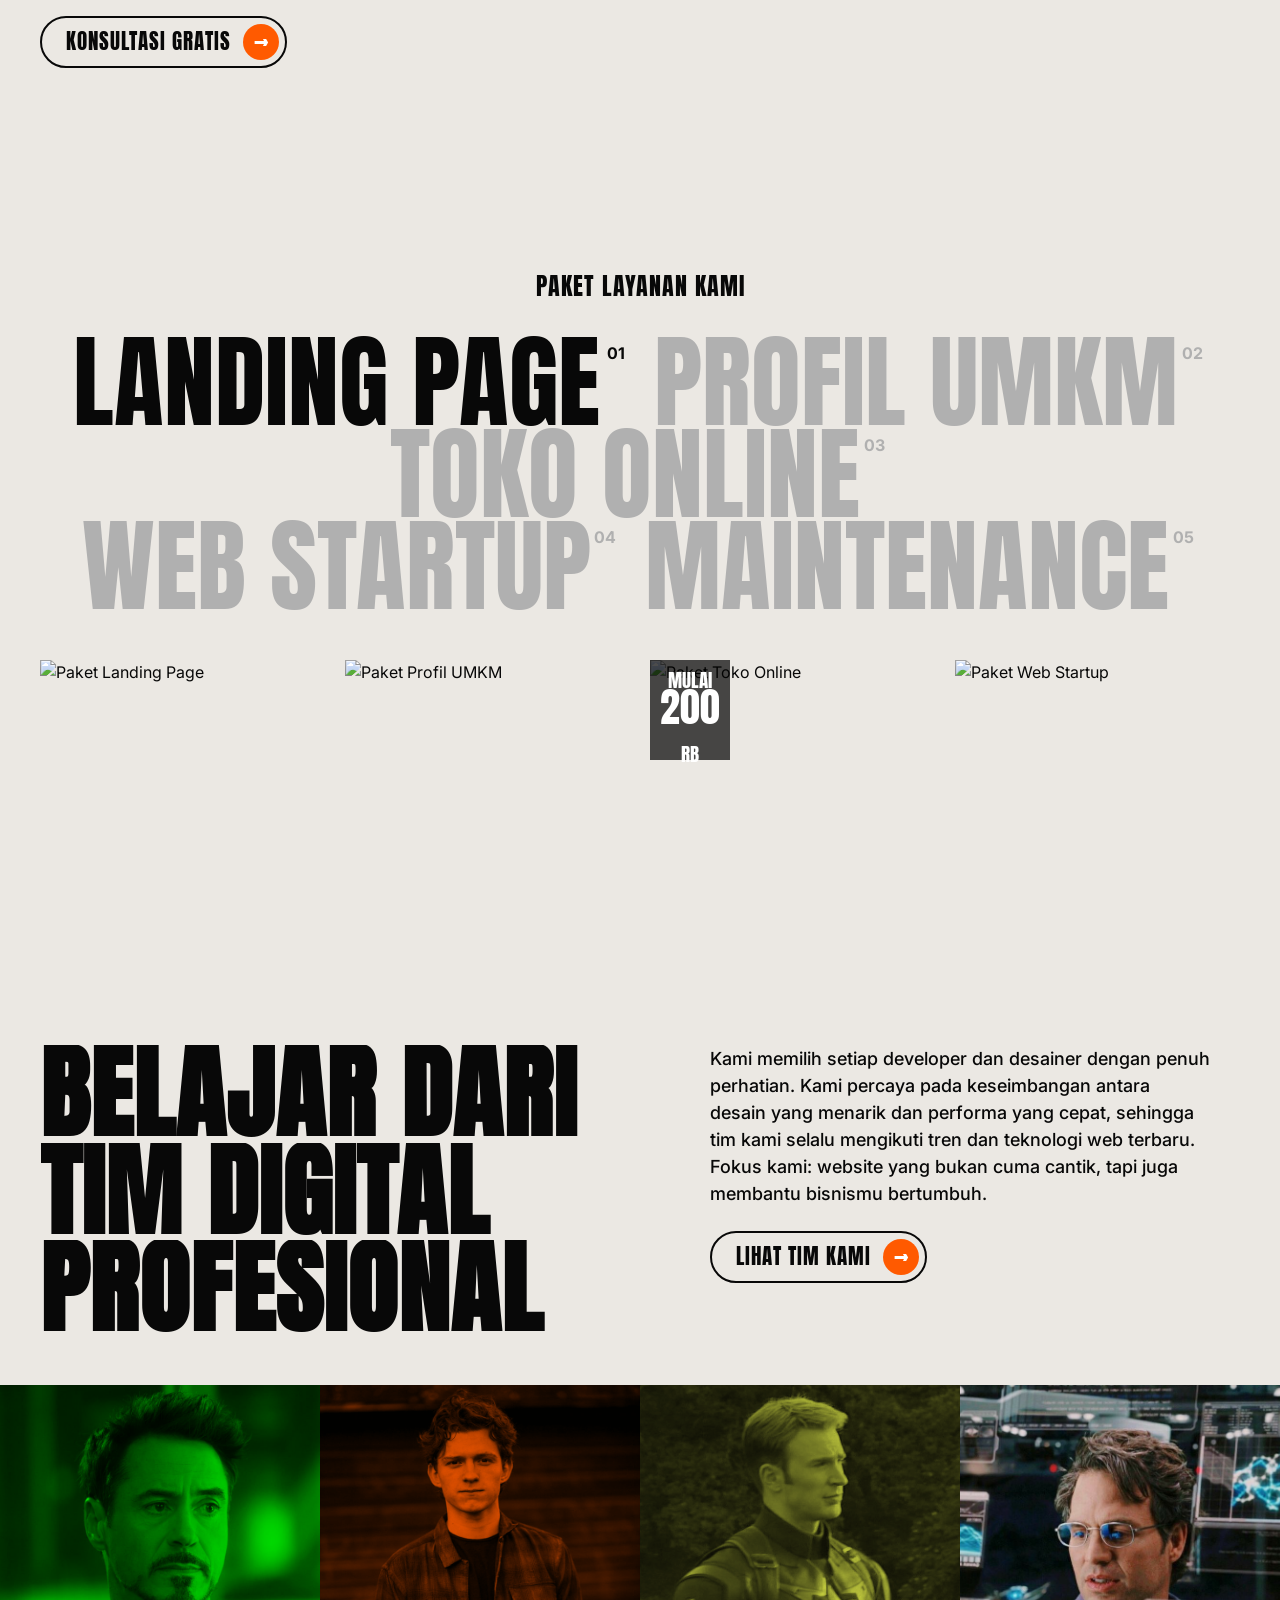
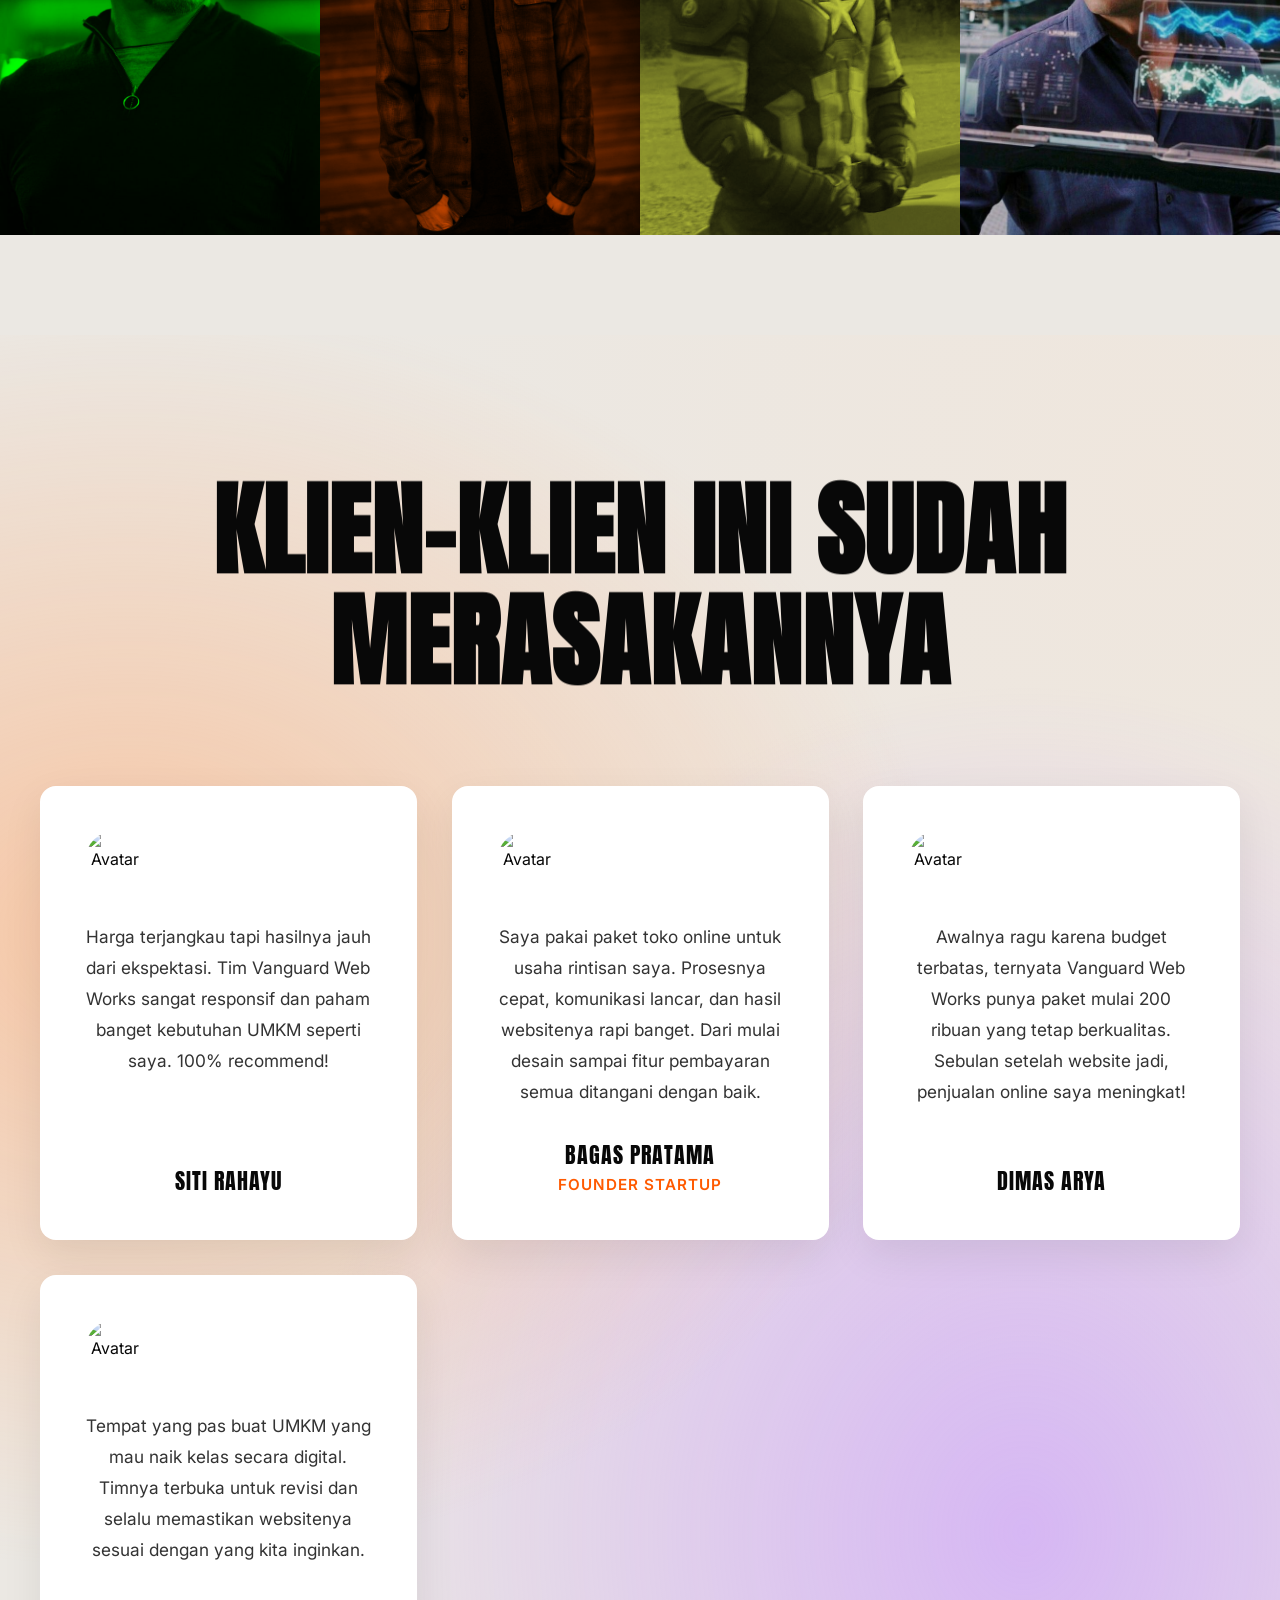
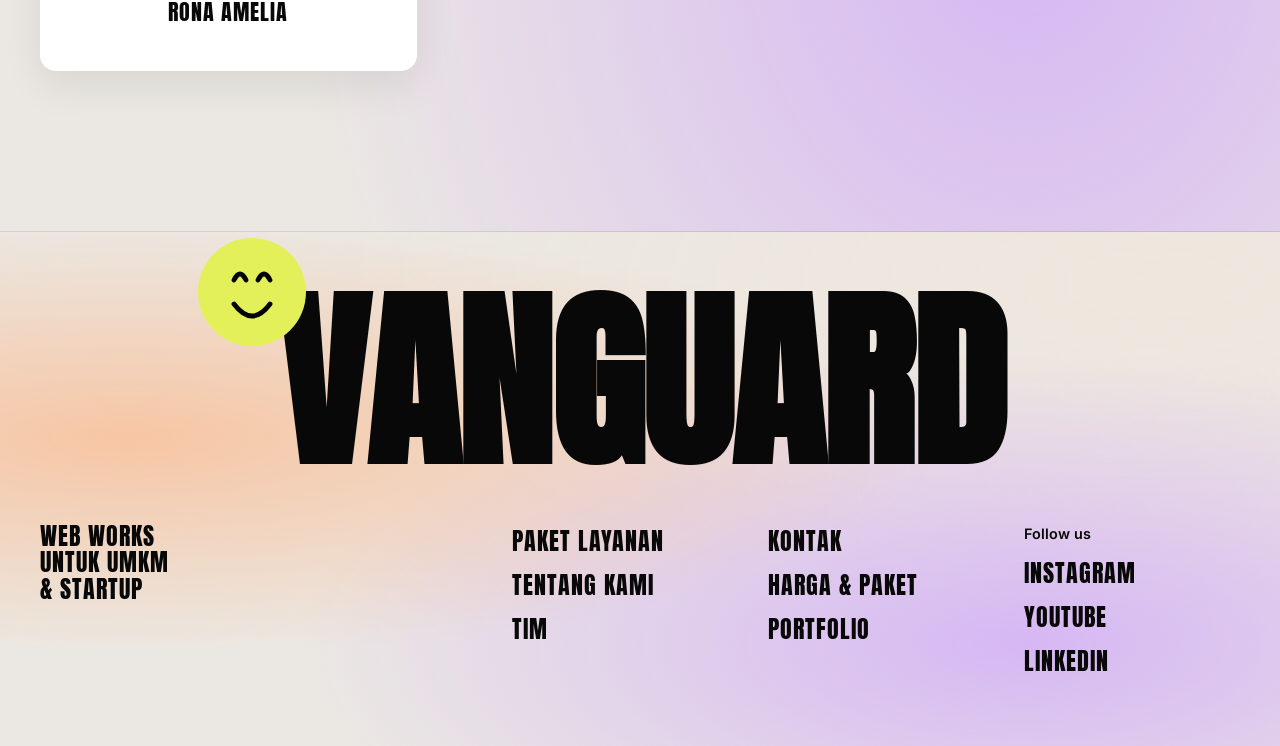
==== commit bf584465: "index.html" ====
--- a/index.html
+++ b/index.html
@@ -3,164 +3,209 @@
 <head>
   <meta charset="UTF-8">
   <meta name="viewport" content="width=device-width, initial-scale=1.0">
-  <title>Tim - Vanguard Web Works</title>
+  <title>Vanguard Web Works</title>
   <link rel="preconnect" href="https://fonts.googleapis.com">
   <link rel="preconnect" href="https://fonts.gstatic.com" crossorigin>
   <link href="https://fonts.googleapis.com/css2?family=Anton&family=Inter:wght@400;500;600;700&display=swap" rel="stylesheet">
   <link rel="stylesheet" href="style.css">
-  <style>
-    .nav { mix-blend-mode: normal; background: var(--black); color: var(--white); padding: 12px 40px;}
-    .page-wrapper { padding-top: 130px; padding-bottom: 100px; min-height: 80vh; }
-    
-    .team-grid { 
-      display: grid; 
-      grid-template-columns: 1fr 1fr; 
-      gap: 50px; 
-      margin-top: 60px; 
-      max-width: 900px; 
-      margin-left: auto;
-      margin-right: auto;
-    }
-    
-    .team-card { 
-      background: var(--white); 
-      border: 3px solid var(--black); 
-      border-radius: 24px; 
-      padding: 50px 30px; 
-      text-align: center; 
-      box-shadow: 15px 15px 0 var(--orange); 
-      transition: transform 0.3s ease, box-shadow 0.3s ease; 
-    }
-    
-    .team-card:hover { 
-      transform: translate(-5px, -5px); 
-      box-shadow: 20px 20px 0 var(--black); 
-    }
-    
-    .team-img { 
-      width: 160px; 
-      height: 160px; 
-      border-radius: 50%; 
-      object-fit: cover; 
-      margin: 0 auto 24px; 
-      border: 4px solid var(--black); 
-      filter: grayscale(100%); 
-      transition: filter 0.3s ease, transform 0.3s ease; 
-    }
-    
-    .team-card:hover .team-img { 
-      filter: grayscale(0%);
-      transform: scale(1.05);
-    }
-    
-    .team-name { 
-      font-family: var(--font-display); 
-      font-size: 2.5rem; 
-      line-height: 1.1; 
-      margin-bottom: 5px; 
-      letter-spacing: 1px;
-    }
-    
-    .team-role { 
-      font-family: var(--font-body); 
-      font-weight: 700; 
-      color: var(--orange); 
-      font-size: 1.1rem; 
-      margin-bottom: 30px; 
-      display: block; 
-    }
-    
-    .social-links { 
-      display: flex; 
-      gap: 10px; 
-      justify-content: center; 
-    }
-    
-    /* Perbaikan agar tombol pasti terlihat dan memiliki warna */
-    .btn-custom {
-      display: inline-flex;
-      align-items: center;
-      justify-content: center;
-      padding: 12px 18px;
-      border-radius: 50px;
-      font-family: var(--font-body);
-      font-weight: 700;
-      font-size: 0.85rem;
-      text-decoration: none;
-      flex: 1;
-      transition: opacity 0.2s ease, transform 0.2s ease;
-    }
-    .btn-custom:hover {
-      opacity: 0.9;
-      transform: translateY(-2px);
-    }
-    .btn-dark-custom {
-      background: var(--black);
-      color: var(--white);
-    }
-    .btn-orange-custom {
-      background: var(--orange);
-      color: var(--black);
-    }
-
-    @media (max-width: 768px) {
-      .team-grid { grid-template-columns: 1fr; gap: 40px; }
-      .team-card { padding: 40px 20px; box-shadow: 10px 10px 0 var(--orange); }
-      .team-card:hover { box-shadow: 15px 15px 0 var(--black); }
-    }
-  </style>
+
 </head>
 <body>
 
   <!-- NAVIGATION -->
   <nav class="nav">
     <div class="logo">
-      <a href="index.html" class="r-mark" style="text-decoration: none; color: inherit;">V</a>
+      <span class="r-mark">V</span>
     </div>
     <button class="menu-btn">MENU +</button>
   </nav>
-
-  <div class="page-wrapper mesh-bg">
-      <div class="container">
-        <h2 class="section-title massive text-center">DUO <span class="outline-text-dark" style="color:transparent;-webkit-text-stroke: 2px var(--black);">KREATIF</span></h2>
-        <p class="body-text text-center mx-auto mt-2">Dua kepala di balik layar Vanguard Web Works.</p>
-        
-        <div class="team-grid">
-          <!-- Member 1 -->
-          <div class="team-card">
-            <img class="team-img" src="akmal.jpg" alt="Foto Anggota 1">
-            <h3 class="team-name">Akmal Fahreza</h3>
-            <span class="team-role">CO-FOUNDER / DEVELOPER</span>
-            
-            <div class="social-links">
-              <a href="https://www.linkedin.com/in/akmal-fahreza/" target="_blank" class="btn-custom btn-dark-custom">LINKEDIN</a>
-              <a href="https://www.instagram.com/akmall2_1/" target="_blank" class="btn-custom btn-orange-custom">INSTAGRAM</a>
-            </div>
-          </div>
-
-          <!-- Member 2 -->
-          <div class="team-card">
-            <img class="team-img" src="peter parker.jpg" alt="Foto Anggota 2">
-            <h3 class="team-name">Peter Parker</h3>
-            <span class="team-role">CO-FOUNDER / DESIGNER</span>
-            
-            <div class="social-links">
-              <a href="https://www.linkedin.com/in/peter-parker/" target="_blank" class="btn-custom btn-dark-custom">LINKEDIN</a>
-              <a href="https://www.instagram.com/peterparker/" target="_blank" class="btn-custom btn-orange-custom">INSTAGRAM</a>
-            </div>
-          </div>
-        </div>
-      </div>
+  
+
+  <!-- HERO SECTION -->
+  <section class="hero dark-bg">
+    <div class="container relative">
+      <!-- Spinning Badge -->
+      <div class="badge-spin">
+        <svg viewBox="0 0 100 100" width="120" height="120">
+          <circle cx="50" cy="50" r="45" fill="#E4F059" />
+          <path d="M 35 40 Q 40 30 45 40 M 65 40 Q 60 30 55 40 M 35 60 Q 50 80 65 60" stroke="#000" stroke-width="4" fill="none" stroke-linecap="round"/>
+          <text x="50" y="50" font-size="9" text-anchor="middle" dominant-baseline="central" fill="#000" style="font-family: 'Inter'; font-weight: bold; letter-spacing: 2px;">
+            <textPath href="#circlePath">VANGUARD WEB WORKS • </textPath>
+          </text>
+          <defs>
+            <path id="circlePath" d="M 50, 50 m -35, 0 a 35,35 0 1,1 70,0 a 35,35 0 1,1 -70,0" />
+          </defs>
+        </svg>
+      </div>
+
+      <h1 class="hero-title">
+    MITRA DIGITAL<br>
+    TERPERCAYA<br>
+    UNTUK<br>
+    <span class="outline-text">UMKM</span>
+</h1>
+      
+      <a href="#" class="btn btn-pill btn-orange mt-4">
+        <span class="btn-text">LIHAT PAKET</span>
+        <span class="btn-icon">→</span>
+      </a>
+    </div>
+  </section>
+
+  <!-- ABOUT SECTION -->
+  <section class="about light-bg">
+    <div class="container grid-2">
+      <div class="about-content">
+        <h2 class="section-title">
+          JASA PEMBUATAN <span class="badge-inline"></span><br>
+          WEBSITE UNTUK<br>
+          <span class="outline-text-dark">UMKM & STARTUP</span>
+        </h2>
+        <p class="body-text">
+          Bisnis yang berkembang butuh kehadiran online yang kuat. Vanguard Web Works membantu UMKM dan startup memiliki website profesional, cepat, dan mudah dikelola tanpa harus mengeluarkan biaya besar. Kami percaya setiap usaha, sekecil apa pun, berhak punya website yang layak bersaing.
+        </p>
+        <p class="body-text">
+          Penasaran paket mana yang cocok untuk bisnismu? Konsultasikan gratis dengan tim kami!
+        </p>
+        <a href="#" class="btn btn-pill btn-dark mt-2">
+          <span class="btn-text">KONSULTASI GRATIS</span>
+          <span class="btn-icon btn-icon-orange">→</span>
+        </a>
+      </div>
+      <div class="about-image">
+        <div class="octagon-mask">
+          <!-- Placeholder image matching the team group photo -->
+          <img src="https://images.unsplash.com/photo-1522071820081-009f0129c71c?ixlib=rb-4.0.3&auto=format&fit=crop&w=1000&q=80" alt="Tim Vanguard Web Works">
+        </div>
+      </div>
+    </div>
+  </section>
+
+  <!-- TRAININGS SECTION -->
+  <section class="trainings light-bg">
+    <div class="container">
+      <div class="eyebrow-center">PAKET LAYANAN KAMI</div>
+      <div class="typographic-cluster">
+        <span class="word black">LANDING PAGE<sup>01</sup></span>
+        <span class="word grey">PROFIL UMKM<sup>02</sup></span>
+        <span class="word grey">TOKO ONLINE<sup>03</sup></span><br>
+        <span class="word grey">WEB STARTUP<sup>04</sup></span>
+        <span class="word grey">MAINTENANCE<sup>05</sup></span>
+      </div>
+      
+      <div class="image-grid mt-4">
+        <div class="img-card"><img src="https://images.unsplash.com/photo-1542744173-8e7e53415bb0?ixlib=rb-4.0.3&auto=format&fit=crop&w=600&q=80" alt="Paket Landing Page"></div>
+        <div class="img-card"><img src="https://images.unsplash.com/photo-1600132806370-bf17e65e942f?ixlib=rb-4.0.3&auto=format&fit=crop&w=600&q=80" alt="Paket Profil UMKM"></div>
+        <div class="img-card date-card">
+          <div class="date-badge">MULAI<br><span>200</span><br>RB</div>
+          <img src="https://images.unsplash.com/photo-1552664730-d307ca884978?ixlib=rb-4.0.3&auto=format&fit=crop&w=600&q=80" alt="Paket Toko Online">
+        </div>
+        <div class="img-card"><img src="https://images.unsplash.com/photo-1507003211169-0a1dd7228f2d?ixlib=rb-4.0.3&auto=format&fit=crop&w=600&q=80" alt="Paket Web Startup"></div>
+      </div>
+    </div>
+  </section>
+
+  <!-- TEAM SECTION -->
+  <section class="team light-bg pt-0">
+    <div class="container grid-2 align-start mb-4">
+      <h2 class="section-title massive">BELAJAR DARI<br>TIM DIGITAL<br>PROFESIONAL</h2>
+      <div class="team-text">
+        <p class="body-text">
+          Kami memilih setiap developer dan desainer dengan penuh perhatian. Kami percaya pada keseimbangan antara desain yang menarik dan performa yang cepat, sehingga tim kami selalu mengikuti tren dan teknologi web terbaru. Fokus kami: website yang bukan cuma cantik, tapi juga membantu bisnismu bertumbuh.
+        </p>
+        <a href="#" class="btn btn-pill btn-dark">
+          <span class="btn-text">LIHAT TIM KAMI</span>
+          <span class="btn-icon btn-icon-orange">→</span>
+        </a>
+      </div>
+    </div>
+    
+    <div class="team-grid">
+      <div class="team-member" style="background-color: #00FF00;"><img src="tony.jpg" style="mix-blend-mode: multiply; filter: grayscale(100%);"></div>
+      <div class="team-member" style="background-color: #FF5A00;"><img src="peter.jpg" style="mix-blend-mode: multiply; filter: grayscale(100%);"></div>
+      <div class="team-member" style="background-color: #dfec24d5;"><img src="steve.jpg" style="mix-blend-mode: multiply; filter: grayscale(100%);"></div>
+      <div class="team-member" style="background-color: #000000;"><img src="bruce.jpg"></div>
+    </div>
+  </section>
+
+  <!-- TESTIMONIALS SECTION -->
+  <section class="testimonials mesh-bg">
+    <div class="container text-center">
+      <h2 class="section-title massive mb-5">KLIEN-KLIEN INI SUDAH<br>MERASAKANNYA</h2>
+      
+      <div class="testimonial-grid">
+        <!-- Card 1 -->
+        <div class="testi-card">
+          <div class="testi-avatar"><img src="https://images.unsplash.com/photo-1494790108377-be9c29b29330?ixlib=rb-4.0.3&w=100&q=80" alt="Avatar"></div>
+          <p class="testi-text">Harga terjangkau tapi hasilnya jauh dari ekspektasi. Tim Vanguard Web Works sangat responsif dan paham banget kebutuhan UMKM seperti saya. 100% recommend!</p>
+          <div class="testi-author">SITI RAHAYU</div>
+        </div>
+        <!-- Card 2 -->
+        <div class="testi-card">
+          <div class="testi-avatar"><img src="https://images.unsplash.com/photo-1438761681033-6461ffad8d80?ixlib=rb-4.0.3&w=100&q=80" alt="Avatar"></div>
+          <p class="testi-text">Saya pakai paket toko online untuk usaha rintisan saya. Prosesnya cepat, komunikasi lancar, dan hasil websitenya rapi banget. Dari mulai desain sampai fitur pembayaran semua ditangani dengan baik.</p>
+          <div class="testi-author">BAGAS PRATAMA<br><span class="role">FOUNDER STARTUP</span></div>
+        </div>
+        <!-- Card 3 -->
+        <div class="testi-card">
+          <div class="testi-avatar"><img src="https://images.unsplash.com/photo-1507003211169-0a1dd7228f2d?ixlib=rb-4.0.3&w=100&q=80" alt="Avatar"></div>
+          <p class="testi-text">Awalnya ragu karena budget terbatas, ternyata Vanguard Web Works punya paket mulai 200 ribuan yang tetap berkualitas. Sebulan setelah website jadi, penjualan online saya meningkat!</p>
+          <div class="testi-author">DIMAS ARYA</div>
+        </div>
+        <!-- Card 4 -->
+        <div class="testi-card">
+          <div class="testi-avatar"><img src="https://images.unsplash.com/photo-1524504388940-b1c1722653e1?ixlib=rb-4.0.3&w=100&q=80" alt="Avatar"></div>
+          <p class="testi-text">Tempat yang pas buat UMKM yang mau naik kelas secara digital. Timnya terbuka untuk revisi dan selalu memastikan websitenya sesuai dengan yang kita inginkan.</p>
+          <div class="testi-author">RONA AMELIA</div>
+        </div>
+      </div>
+    </div>
+  </section>
+
+  <!-- FOOTER -->
+  <footer class="footer mesh-bg">
+    <div class="container relative">
+      <div class="badge-spin badge-footer">
+        <!-- Reusing SVG Badge -->
+        <svg viewBox="0 0 100 100" width="120" height="120"><circle cx="50" cy="50" r="45" fill="#E4F059" /><path d="M 35 40 Q 40 30 45 40 M 65 40 Q 60 30 55 40 M 35 60 Q 50 80 65 60" stroke="#000" stroke-width="4" fill="none" stroke-linecap="round"/></svg>
+      </div>
+      <h1 class="footer-title">VANGUARD</h1>
+      
+      <div class="footer-grid mt-4">
+        <div>
+          <div class="footer-brand">WEB WORKS<br>UNTUK UMKM<br>& STARTUP</div>
+        </div>
+        <div>
+          <ul class="footer-links">
+            <li><a href="paket layanan.html">PAKET LAYANAN</a></li>
+            <li><a href="tentang kami.html">TENTANG KAMI</a></li>
+            <li><a href="tim.html">TIM</a></li>
+          </ul>
+        </div>
+        <div>
+          <ul class="footer-links">
+            <li><a href="kontak.html">KONTAK</a></li>
+            <li><a href="#">HARGA & PAKET</a></li>
+            <li><a href="https://janestreett.github.io/portofolio/">PORTFOLIO</a></li>
+          </ul>
+        </div>
+        <div>
+          <div class="footer-social-label">Follow us</div>
+          <ul class="footer-links">
+            <li><a href="https://www.instagram.com/akmall2_1/">INSTAGRAM</a></li>
+            <li><a href="#">YOUTUBE</a></li>
+            <li><a href="https://www.linkedin.com/in/akmal-fahreza/">LINKEDIN</a></li>
+          </ul>
+        </div>
+      </div>
+    </div>
+  </footer>
+
+  <!-- Floating Chat Button -->
+  <div class="chat-btn">
+    <svg viewBox="0 0 24 24" width="24" height="24" fill="currentColor"><path d="M20 2H4C2.9 2 2 2.9 2 4V22L6 18H20C21.1 18 22 17.1 22 16V4C22 2.9 21.1 2 20 2Z"/></svg>
   </div>
 
-  <!-- FOOTER -->
-  <footer class="footer dark-bg">
-    <div class="container relative">
-      <h1 class="footer-title text-center mt-5 mb-5">VANGUARD</h1>
-    </div>
-  </footer>
-
-  <div class="chat-btn"><svg viewBox="0 0 24 24" width="24" height="24" fill="currentColor"><path d="M20 2H4C2.9 2 2 2.9 2 4V22L6 18H20C21.1 18 22 17.1 22 16V4C22 2.9 21.1 2 20 2Z"/></svg></div>
   <script src="script.js"></script>
 </body>
 </html>
